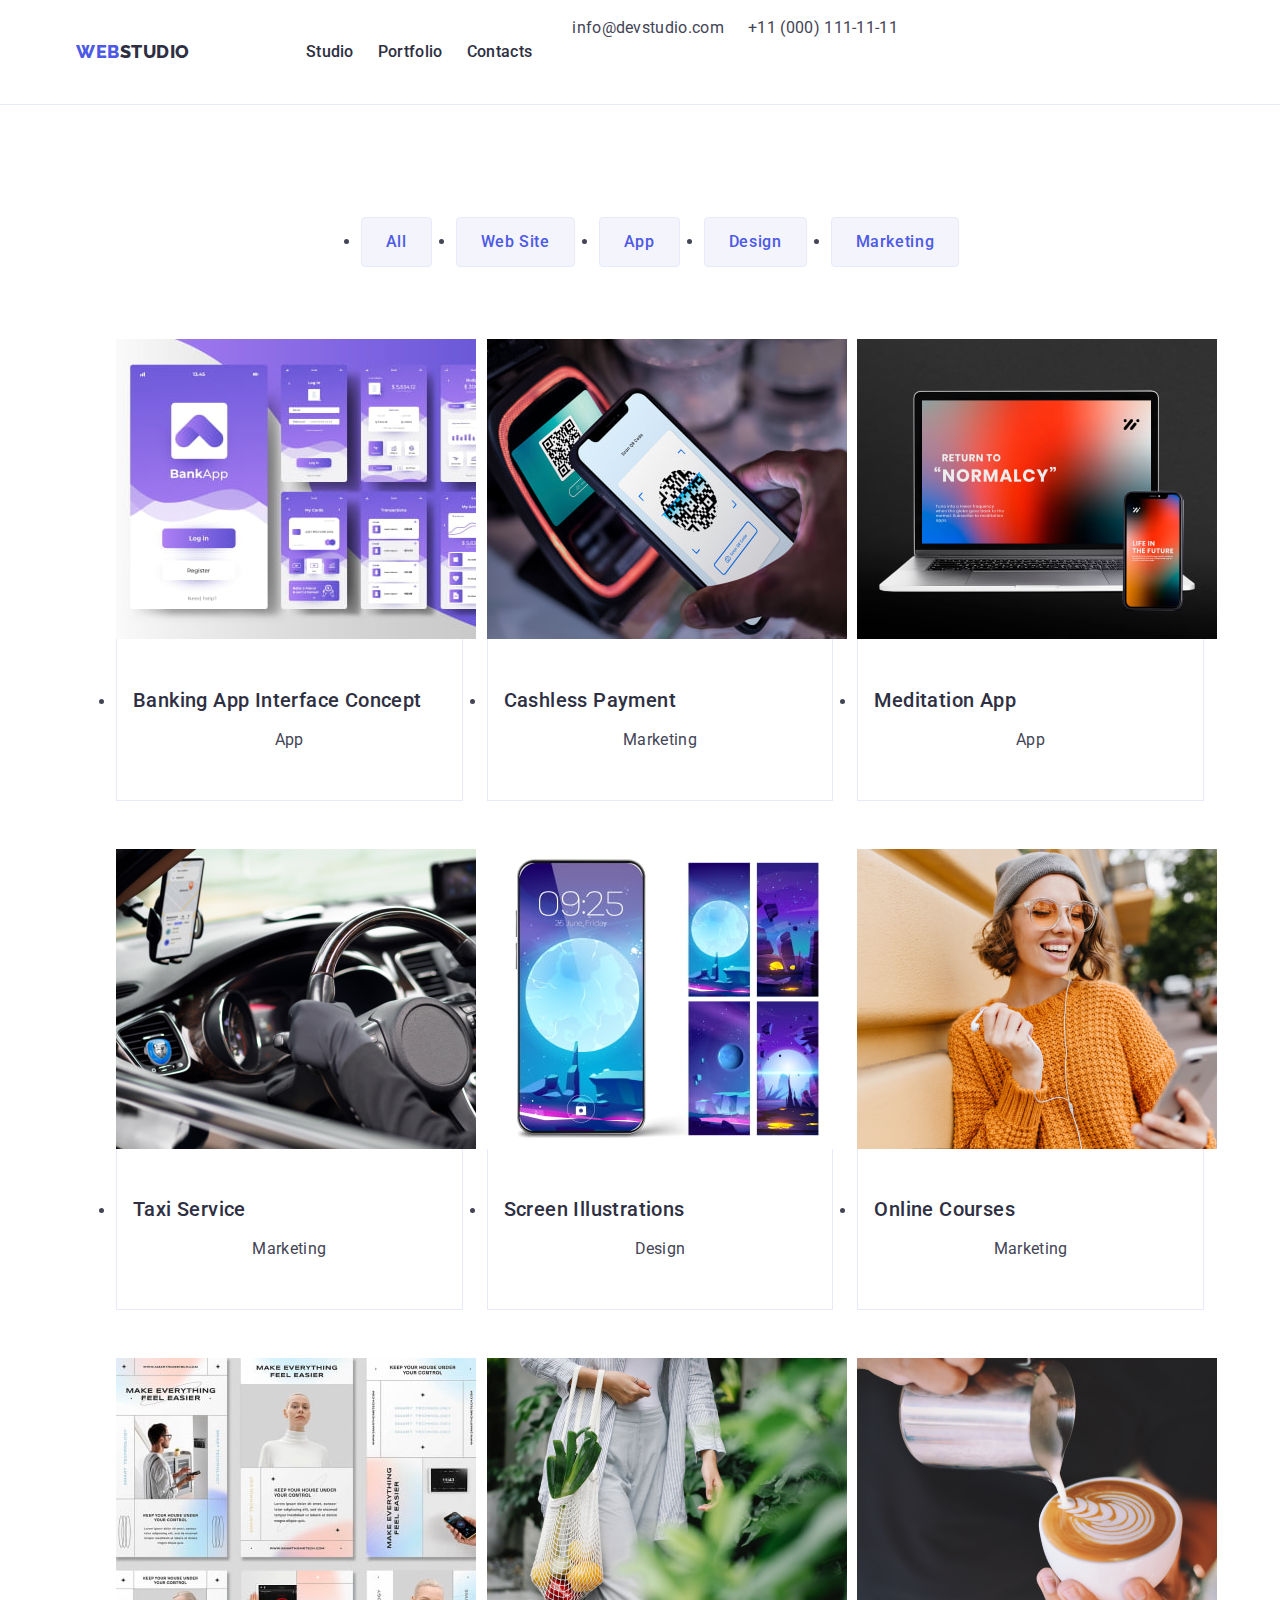
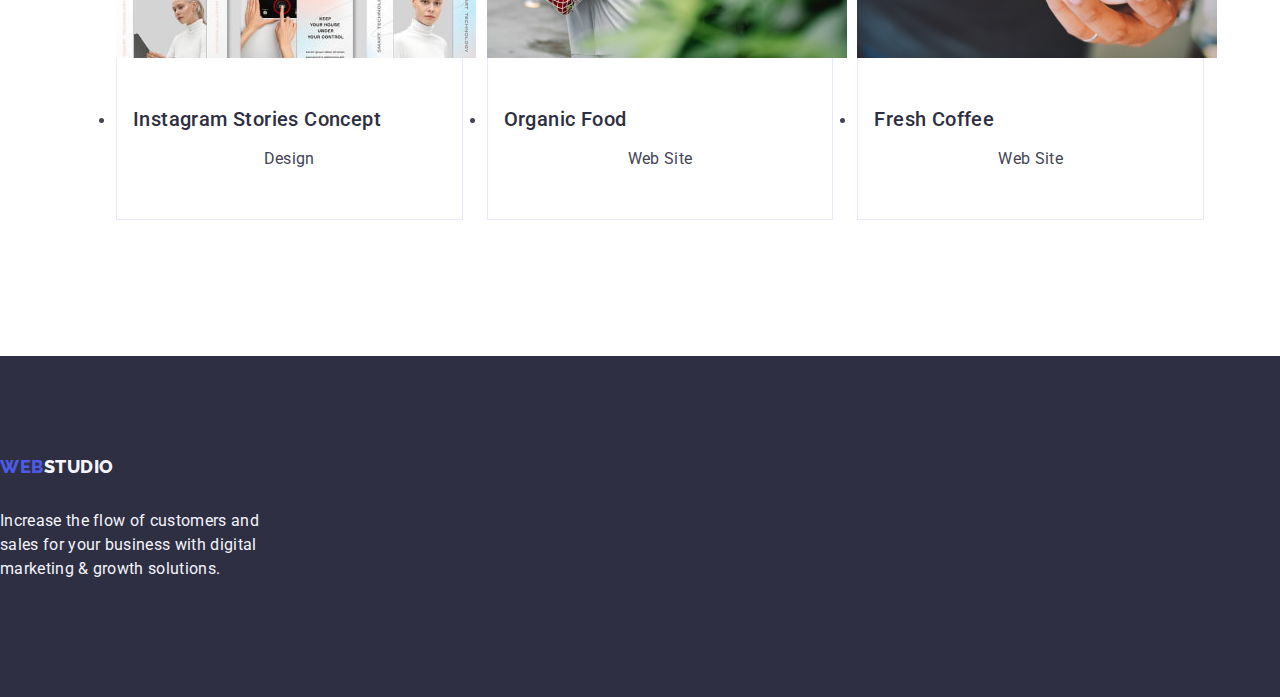
==== portfolio.html @ 50a172d3 "update" ====
<!DOCTYPE html>
<html lang="en">
    <!-- head -->
  <head>
    <meta charset="UTF-8">
    <meta http-equiv="X-UA-Compatible" content="IE=edge">
    <meta name="viewport" content="width=device-width, initial-scale=1.0"> 
    <title>Document</title>
    <link
    rel="stylesheet"
    href="https://cdn.jsdelivr.net/npm/modern-normalize@2.0.0/modern-normalize.min.css"
  />
  <link rel="preconnect" href="https://fonts.googleapis.com">
    <link rel="preconnect" href="https://fonts.gstatic.com" crossorigin>
    <link href="https://fonts.googleapis.com/css2?family=Raleway:wght@800&family=Roboto:wght@400;500;700;900&display=swap" rel="stylesheet">
    <link rel="stylesheet" href="./css/styles.css"    />
    <link
      rel="stylesheet"
      href="./css/styles.css"/> 
    
</head>
    <body class="body">
      <header class="header">
        <div class="div container">
          <nav class="nav">
              <a class="logo-port link" href="./index.html">Web<span class="header-logo-black">Studio</span></a>
              <ul class="list">
              <li class="header-item"> <a class="header-link link" href="./index.html">Studio</a></li>
              <li class="header-item"> <a class="header-link link" href="./portfolio.html">Portfolio</a></li>
              <li class="header-item"> <a class="header-link link" href="">Contacts</a></li>
          </ul>
          </nav>
          <address class="header-adr">
              <ul class="list">
                  <li><a class="links link" href="mailto:info@devstudio.com">info@devstudio.com</a><br/></li>
                  <li><a class="links link" href="tel:+110001111111">+11 (000) 111-11-11</a><br/></li>
              </ul>
          </address>
        </div>
      </header>
      <!-- Text -->
      <main>
        <section class="portfolio">
          <div class="container">
          <h1 class="visually-hidden" hidden>Our service</h1>
        <ul class="butlist">
            <li><button type="button" class="btn">All</button></li>
            <li><button type="button" class="btn">Web Site</button></li>
            <li><button type="button" class="btn">App</button></li>
            <li><button type="button" class="btn">Design</button></li>
            <li><button type="button" class="btn">Marketing</button></li>
        </ul>
        
       
            <ul class="list-photo">
             <li class="photo-port">
                <a class="link"><img class="img" src="./images-portfolio/projectcard1-1.jpg" alt="Project card 1-1" width="360"/>
                  <div class="divport">
                <h2 class="ptitle">Banking App Interface Concept</h2>
                <p class="parag">App</p></div></a>
             </li>
             <li class="photo-port">
                <a class="link"><img class="img"  src="./images-portfolio/projextcard1-2.jpg" alt="Project card 1-2" width="360"/>
               <div class="divport"><h2 class="ptitle">Cashless Payment</h2>
                <p class="parag">Marketing</p></div></a>
             </li>
             <li class="photo-port">
                <a class="link"><img class="img" src="./images-portfolio/projectcard1-3.jpg" alt="Project card 1-3" width="360"/>
                <div class="divport"><h2 class="ptitle">Meditation App</h2>
                <p class="parag">App</p></div></a>             
             </li>
       
             <li class="photo-port">
                <a class="link"><img class="img" src="./images-portfolio/projectcard2-1.jpg" alt="Project card 2-1" width="360"/>
                <div class="divport"><h2 class="ptitle">Taxi Service</h2>
                <p class="parag">Marketing</p></div></a>
             </li>
             <li class="photo-port">
                <a class="link"><img class="img" src="./images-portfolio/projectcard2-2.jpg" alt="Project card 2-2" width="360"/>
                <div class="divport"><h2 class="ptitle">Screen Illustrations</h2>
                <p class="parag">Design</p></div></a>
             </li>
             <li class="photo-port">
                <a class="link"><img class="img" src="./images-portfolio/projectcard2-3.jpg" alt="Project card 2-3" width="360"/>
                <div class="divport"><h2 class="ptitle">Online Courses</h2>
                <p class="parag">Marketing</p></div></a>
             </li>
            
        
            <li class="photo-port">
                <a class="link"><img class="img" src="./images-portfolio/projectcard3-1.jpg" alt="Project card 3-1" width="360"/>
                <div class="divport"><h2 class="ptitle">Instagram Stories Concept</h2>
                <p class="parag">Design</p></div></a>
            </li>
             <li class="photo-port">
                <a class="link"><img class="img" src="./images-portfolio/projectcard3-2.jpg" alt="Project card 3-2" width="360"/>
                <div class="divport"><h2 class="ptitle">Organic Food</h2>
                <p class="parag">Web Site</p></div></a>
             </li>
             <li class="photo-port">
                <a class="link"><img class="img" src="./images-portfolio/projectcard3-3.jpg" alt="Project card 3-3" width="360"/>
                <div class="divport"><h2 class="ptitle">Fresh Coffee</h2>
                <p class="parag">Web Site</p></div></a> 
             </li> 
         </ul>   
          </div>
        </section>
      </main>
      <footer class="footer">
        <a class="footer-link link" href="./index.html" >Web<span class="logo-white">Studio</span></a>
        <p class="footer-p" >Increase the flow of customers and sales for your business with digital marketing & growth solutions.</p>
    </footer >
          </body>
    </html>
---- css/styles.css ----
:root {--primary-white-color: #ffffff;
    --primary-accent-color: #2e2f42;
    --primary-gray-color: #434455;
    --primary-blue-color: #4D5AE5;} 
.logo {margin-right: 76px;
    font-family: 'Raleway', sans-serif;
    font-style: normal;
    font-weight: 800;
    font-size: 18px;
    line-height: 1.17;
    
   
    letter-spacing: 0.03em;
    text-transform: uppercase;
    flex: none;
    text-decoration: 0;
 color: #4D5AE5;
 }
 .header-logo-black {color: #2E2F42;}
 .header-item {list-style: none;
    font-weight: 500;
    padding-top: 24px;
    padding-bottom: 24px;
}
.header-link {
    font-weight: 500;
    font-family: 'Roboto', sans-serif;
    font-style: normal;
    text-decoration: none;
    font-weight: 500;
    font-size: 16px;
    line-height: 24px;
    letter-spacing: 0.02em;
    color: var(--primary-accent-color);
    flex: none;}
.header-links {list-style: none;}
.link {text-decoration: none;
    
}
.name {font-weight: 500;
    margin-bottom: 8px;
    font-size: 20px;
    line-height: 1.2;
    letter-spacing: 0.02em;
color:var(--primary-accent-color);
text-align: center;
}
.section-hero {background: #2E2F42;
    padding-top: 188px;
    padding-bottom: 188px;}
.hero-title {font-family: 'Roboto';
    font-style: normal;
    font-weight: 700;
    font-size: 56px;
    text-align: center;
    line-height: 1.07;
    max-width: 496px;
    letter-spacing: 0.02em;
    
    color: #FFFFFF;}
    .visually-hidden {
        position: absolute;
        width: 1px;
        height: 1px;
        margin: -1px;
        border: 0;
        padding: 0;
        white-space: nowrap;
        clip-path: inset(100%);
        clip: rect(0 0 0 0);
        overflow: hidden;
    } 
.hero-btn {background: #4D5AE5;
    display: block;
    cursor: pointer;
    min-width: 169px;
    height: 56px;
    border: none;
    border-radius: 4px;
    cursor: pointer;
    font-family: "Roboto", sans-serif;
    font-weight: 500;
    line-height: 1.5;
    letter-spacing: 0.04em;
    color: #ffffff;
   }
    .service {font-family: 'Roboto';
        font-style: normal;
        font-weight: 500;
        font-size: 16px;
        line-height: 24px;
        
        
       
        letter-spacing: 0.04em;
        
        color: #FFFFFF;
        }
        .img {display: block;}
                .parag {font-family: 'Roboto';
                    font-style: normal;
                    font-weight: 400;
                    font-size: 16px;
                    line-height: 24px;
                    
                    letter-spacing: 0.02em;
                   text-align: center;
                    color: #434455;}
                   .adv {list-style: none;}
                   .ourimg {list-style: none;
                    flex-basis: calc((100% - 2 * 24px) / 3) ;
                    
                }
                   .footer {background-color: #2E2F42;
                    padding-top: 100px; 
                    padding-bottom: 100px;}
                   .footer-link {font-family: 'Raleway', sans-serif;
                    font-style: normal;
                    font-weight: 800;
                    font-size: 18px;
                    line-height: 1.17;
                    display: inline-block;
                    letter-spacing: 0.03em;
                    text-transform: uppercase;
                    flex: none;
                    text-decoration: 0;
                 color: #4D5AE5;
                 margin-bottom: 16px;}
                 .logo-white {color: #F4F4FD}
                 .footer-p {font-family: 'Roboto';
                    font-style: normal;
                    font-weight: 400;
                    font-size: 16px;
                    line-height: 24px;
                    max-width: 264px;
                    letter-spacing: 0.02em;
                 
                    color: #F4F4FD;}
                    .btnlist {list-style: none;}
                    .btn {background: #F4F4FD;
                        border: 1px solid #E7E9FC;
                        color:var(--primary-blue-color);
                        font-family: "Roboto", sans-serif; 
                        font-weight: 500;
                        line-height: 1.5;
                        letter-spacing: 0.04em;
                        cursor: pointer;
                        padding: 12px 24px 12px;
                        border-radius: 4px;
                        }
                        
                        .list {list-style: none;
                            display: flex;
                            gap: 24px;}
                        .link {text-decoration: none}
                        .hclass {color:var(--primary-accent-color) ;
                            font-size: 36px;
                            line-height: 1.11;
                            text-align: center;
                            letter-spacing: 0.02em;
                            text-transform: capitalize;
                            margin-bottom: 72px;

                        }
                        .links {font-size: 16px;
                            font-size: 16px;
                            letter-spacing: 0.02em;
                            line-height: 1.5;
                            color:var(--primary-gray-color);}
.header-adr {font-style: normal;}
                        .section-ourteam {background-color: #F4F4FD;
                            padding-top: 120px;
                            padding-bottom: 120px;}
                        .photo { background-color: #FFFFFF;
                            flex-basis: calc((100% - 72px) / 4);
                            border-radius: 0px 0px 4px 4px;
                        }
                        .body {font-family: "Roboto", sans-serif;
                            color: #434455;
                            background-color:var(--primary-white-color);}
                            .list .header-link:hover,
                            .list .header-link:focus {color: #404bbf}
                            .list .links:hover,
                            .list .links:focus {color: #404bbf}
                            .hero-btn:hover,
                            .hero-btn:focus {background-color: #404BBF}
                            .logo-port {font-family: 'Raleway', sans-serif;
                                font-style: normal;
                                font-weight: 800;
                                font-size: 18px;
                                line-height: 1.17;
                                color:var(--primary-blue-color);
                                margin-right: 76px;
                                letter-spacing: 0.03em;
                                text-transform: uppercase;
                                flex: none;
                                text-decoration: 0;}
                                .btn:hover, .btn:focus {background-color: #404BBF;
                                color:var(--primary-white-color); 
                                border: 1px solid transparent;}
                                .ptitle {font-weight: 500;
                                    margin-bottom: 8px;
                                    font-size: 20px;
                                    line-height: 1.2;
                                    letter-spacing: 0.02em;
                                color:var(--primary-accent-color)}
.header {border-bottom: 1px solid #e7e9fc;}
.div {display: flex;}
.container {width: 1158px;
margin: 0 auto;
padding-left: 15px ;
padding-right: 15px;}
.nav {display: flex;
align-items: center;}
.section-advantages {padding-top: 120px;
    padding-bottom: 120px;}
    .adv-li {flex-basis: calc((100% - 3 * 24px) / 4);
    }
    .section-wawd {padding-bottom: 120px; }
    .work {padding: 32px 16px 32px 16px}
    .portfolio {padding: 96px 0 120px 0;}
    .butlist {display: flex;
        justify-content: center;
        gap: 24px;
        margin-bottom: 72px;}
        .list-photo {display: flex;
            flex-wrap: wrap;
             column-gap: 24px;
             row-gap: 48px;
            }
            .photo-port {width: calc((100% - 48px) / 3); 
            }
            .divport {padding: 32px 16px;
                border: 1px solid #e7e9fc;
                border-top: none;
            }
---- css/styles.css ----
:root {--primary-white-color: #ffffff;
    --primary-accent-color: #2e2f42;
    --primary-gray-color: #434455;
    --primary-blue-color: #4D5AE5;} 
.logo {margin-right: 76px;
    font-family: 'Raleway', sans-serif;
    font-style: normal;
    font-weight: 800;
    font-size: 18px;
    line-height: 1.17;
    
   
    letter-spacing: 0.03em;
    text-transform: uppercase;
    flex: none;
    text-decoration: 0;
 color: #4D5AE5;
 }
 .header-logo-black {color: #2E2F42;}
 .header-item {list-style: none;
    font-weight: 500;
    padding-top: 24px;
    padding-bottom: 24px;
}
.header-link {
    font-weight: 500;
    font-family: 'Roboto', sans-serif;
    font-style: normal;
    text-decoration: none;
    font-weight: 500;
    font-size: 16px;
    line-height: 24px;
    letter-spacing: 0.02em;
    color: var(--primary-accent-color);
    flex: none;}
.header-links {list-style: none;}
.link {text-decoration: none;
    
}
.name {font-weight: 500;
    margin-bottom: 8px;
    font-size: 20px;
    line-height: 1.2;
    letter-spacing: 0.02em;
color:var(--primary-accent-color);
text-align: center;
}
.section-hero {background: #2E2F42;
    padding-top: 188px;
    padding-bottom: 188px;}
.hero-title {font-family: 'Roboto';
    font-style: normal;
    font-weight: 700;
    font-size: 56px;
    text-align: center;
    line-height: 1.07;
    max-width: 496px;
    letter-spacing: 0.02em;
    
    color: #FFFFFF;}
    .visually-hidden {
        position: absolute;
        width: 1px;
        height: 1px;
        margin: -1px;
        border: 0;
        padding: 0;
        white-space: nowrap;
        clip-path: inset(100%);
        clip: rect(0 0 0 0);
        overflow: hidden;
    } 
.hero-btn {background: #4D5AE5;
    display: block;
    cursor: pointer;
    min-width: 169px;
    height: 56px;
    border: none;
    border-radius: 4px;
    cursor: pointer;
    font-family: "Roboto", sans-serif;
    font-weight: 500;
    line-height: 1.5;
    letter-spacing: 0.04em;
    color: #ffffff;
   }
    .service {font-family: 'Roboto';
        font-style: normal;
        font-weight: 500;
        font-size: 16px;
        line-height: 24px;
        
        
       
        letter-spacing: 0.04em;
        
        color: #FFFFFF;
        }
        .img {display: block;}
                .parag {font-family: 'Roboto';
                    font-style: normal;
                    font-weight: 400;
                    font-size: 16px;
                    line-height: 24px;
                    
                    letter-spacing: 0.02em;
                   text-align: center;
                    color: #434455;}
                   .adv {list-style: none;}
                   .ourimg {list-style: none;
                    flex-basis: calc((100% - 2 * 24px) / 3) ;
                    
                }
                   .footer {background-color: #2E2F42;
                    padding-top: 100px; 
                    padding-bottom: 100px;}
                   .footer-link {font-family: 'Raleway', sans-serif;
                    font-style: normal;
                    font-weight: 800;
                    font-size: 18px;
                    line-height: 1.17;
                    display: inline-block;
                    letter-spacing: 0.03em;
                    text-transform: uppercase;
                    flex: none;
                    text-decoration: 0;
                 color: #4D5AE5;
                 margin-bottom: 16px;}
                 .logo-white {color: #F4F4FD}
                 .footer-p {font-family: 'Roboto';
                    font-style: normal;
                    font-weight: 400;
                    font-size: 16px;
                    line-height: 24px;
                    max-width: 264px;
                    letter-spacing: 0.02em;
                 
                    color: #F4F4FD;}
                    .btnlist {list-style: none;}
                    .btn {background: #F4F4FD;
                        border: 1px solid #E7E9FC;
                        color:var(--primary-blue-color);
                        font-family: "Roboto", sans-serif; 
                        font-weight: 500;
                        line-height: 1.5;
                        letter-spacing: 0.04em;
                        cursor: pointer;
                        padding: 12px 24px 12px;
                        border-radius: 4px;
                        }
                        
                        .list {list-style: none;
                            display: flex;
                            gap: 24px;}
                        .link {text-decoration: none}
                        .hclass {color:var(--primary-accent-color) ;
                            font-size: 36px;
                            line-height: 1.11;
                            text-align: center;
                            letter-spacing: 0.02em;
                            text-transform: capitalize;
                            margin-bottom: 72px;

                        }
                        .links {font-size: 16px;
                            font-size: 16px;
                            letter-spacing: 0.02em;
                            line-height: 1.5;
                            color:var(--primary-gray-color);}
.header-adr {font-style: normal;}
                        .section-ourteam {background-color: #F4F4FD;
                            padding-top: 120px;
                            padding-bottom: 120px;}
                        .photo { background-color: #FFFFFF;
                            flex-basis: calc((100% - 72px) / 4);
                            border-radius: 0px 0px 4px 4px;
                        }
                        .body {font-family: "Roboto", sans-serif;
                            color: #434455;
                            background-color:var(--primary-white-color);}
                            .list .header-link:hover,
                            .list .header-link:focus {color: #404bbf}
                            .list .links:hover,
                            .list .links:focus {color: #404bbf}
                            .hero-btn:hover,
                            .hero-btn:focus {background-color: #404BBF}
                            .logo-port {font-family: 'Raleway', sans-serif;
                                font-style: normal;
                                font-weight: 800;
                                font-size: 18px;
                                line-height: 1.17;
                                color:var(--primary-blue-color);
                                margin-right: 76px;
                                letter-spacing: 0.03em;
                                text-transform: uppercase;
                                flex: none;
                                text-decoration: 0;}
                                .btn:hover, .btn:focus {background-color: #404BBF;
                                color:var(--primary-white-color); 
                                border: 1px solid transparent;}
                                .ptitle {font-weight: 500;
                                    margin-bottom: 8px;
                                    font-size: 20px;
                                    line-height: 1.2;
                                    letter-spacing: 0.02em;
                                color:var(--primary-accent-color)}
.header {border-bottom: 1px solid #e7e9fc;}
.div {display: flex;}
.container {width: 1158px;
margin: 0 auto;
padding-left: 15px ;
padding-right: 15px;}
.nav {display: flex;
align-items: center;}
.section-advantages {padding-top: 120px;
    padding-bottom: 120px;}
    .adv-li {flex-basis: calc((100% - 3 * 24px) / 4);
    }
    .section-wawd {padding-bottom: 120px; }
    .work {padding: 32px 16px 32px 16px}
    .portfolio {padding: 96px 0 120px 0;}
    .butlist {display: flex;
        justify-content: center;
        gap: 24px;
        margin-bottom: 72px;}
        .list-photo {display: flex;
            flex-wrap: wrap;
             column-gap: 24px;
             row-gap: 48px;
            }
            .photo-port {width: calc((100% - 48px) / 3); 
            }
            .divport {padding: 32px 16px;
                border: 1px solid #e7e9fc;
                border-top: none;
            }
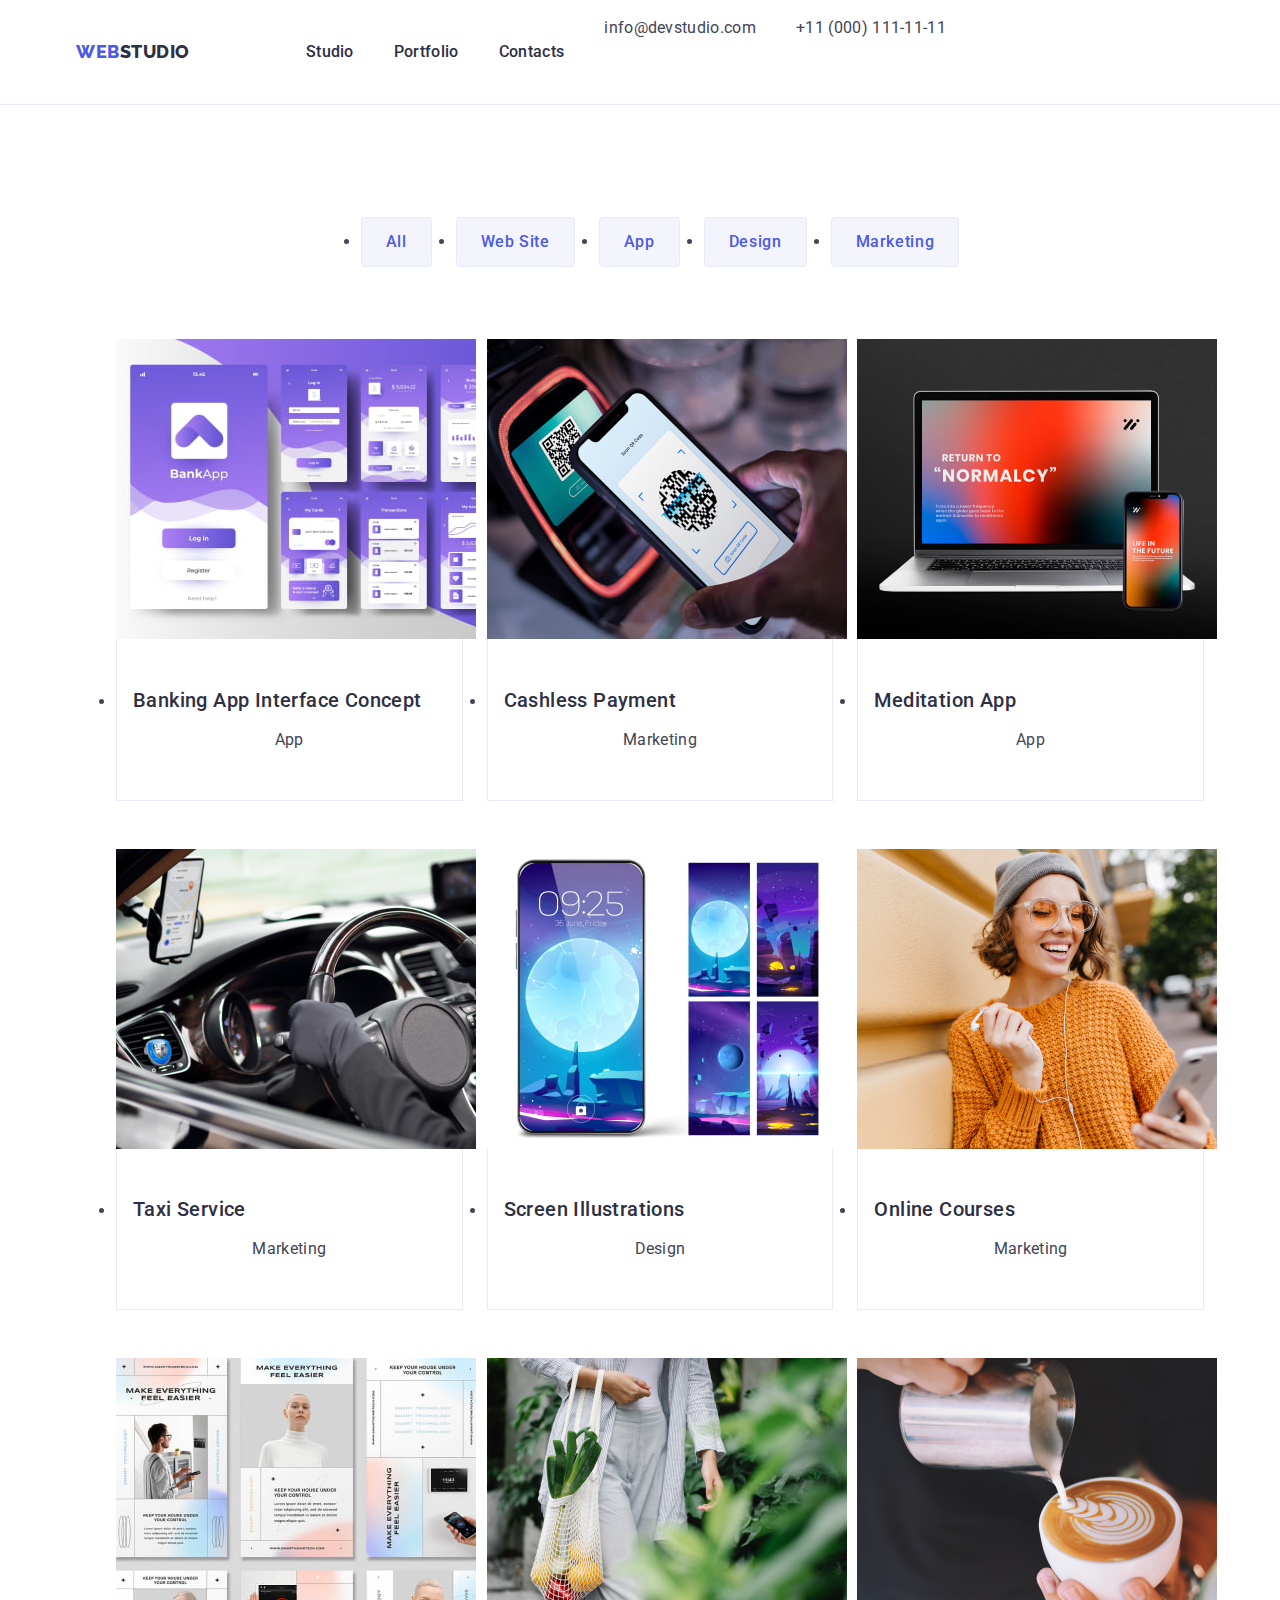
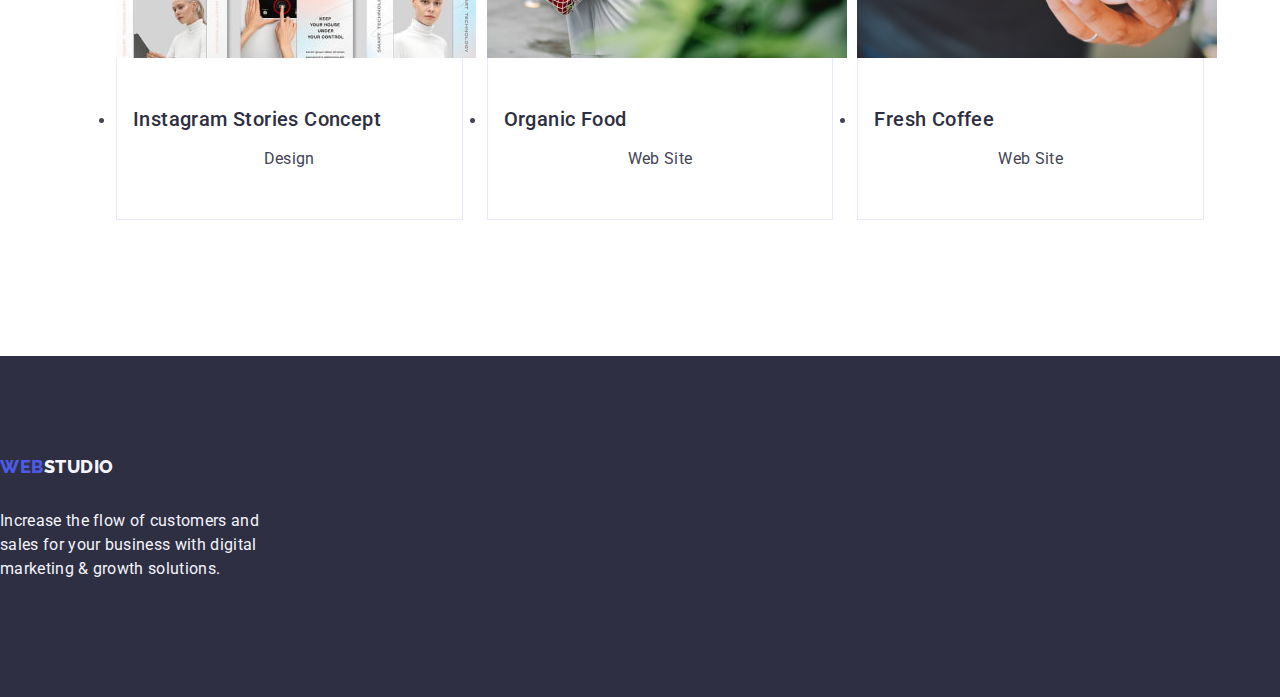
==== commit 943a47fb: "update" ====
--- a/portfolio.html
+++ b/portfolio.html
@@ -24,14 +24,14 @@
         <div class="div container">
           <nav class="nav">
               <a class="logo-port link" href="./index.html">Web<span class="header-logo-black">Studio</span></a>
-              <ul class="list">
+              <ul class="list-nav">
               <li class="header-item"> <a class="header-link link" href="./index.html">Studio</a></li>
               <li class="header-item"> <a class="header-link link" href="./portfolio.html">Portfolio</a></li>
               <li class="header-item"> <a class="header-link link" href="">Contacts</a></li>
           </ul>
           </nav>
           <address class="header-adr">
-              <ul class="list">
+              <ul class="list-nav">
                   <li><a class="links link" href="mailto:info@devstudio.com">info@devstudio.com</a><br/></li>
                   <li><a class="links link" href="tel:+110001111111">+11 (000) 111-11-11</a><br/></li>
               </ul>
--- a/css/styles.css
+++ b/css/styles.css
@@ -23,6 +23,7 @@
     padding-bottom: 24px;
 }
 .header-link {
+    padding: 24px 0;    
     font-weight: 500;
     font-family: 'Roboto', sans-serif;
     font-style: normal;
@@ -96,6 +97,9 @@
         
         color: #FFFFFF;
         }
+        .list-nav {list-style: none;
+            display: flex;
+            gap: 40px}
         .img {display: block;}
                 .parag {font-family: 'Roboto';
                     font-style: normal;
@@ -214,7 +218,7 @@
 align-items: center;}
 .section-advantages {padding-top: 120px;
     padding-bottom: 120px;}
-    .adv-li {flex-basis: calc((100% - 3 * 24px) / 4);
+    .adv-li { flex-basis: calc((100% - 72px) / 4) ;
     }
     .section-wawd {padding-bottom: 120px; }
     .work {padding: 32px 16px 32px 16px}
--- a/css/styles.css
+++ b/css/styles.css
@@ -23,6 +23,7 @@
     padding-bottom: 24px;
 }
 .header-link {
+    padding: 24px 0;    
     font-weight: 500;
     font-family: 'Roboto', sans-serif;
     font-style: normal;
@@ -96,6 +97,9 @@
         
         color: #FFFFFF;
         }
+        .list-nav {list-style: none;
+            display: flex;
+            gap: 40px}
         .img {display: block;}
                 .parag {font-family: 'Roboto';
                     font-style: normal;
@@ -214,7 +218,7 @@
 align-items: center;}
 .section-advantages {padding-top: 120px;
     padding-bottom: 120px;}
-    .adv-li {flex-basis: calc((100% - 3 * 24px) / 4);
+    .adv-li { flex-basis: calc((100% - 72px) / 4) ;
     }
     .section-wawd {padding-bottom: 120px; }
     .work {padding: 32px 16px 32px 16px}
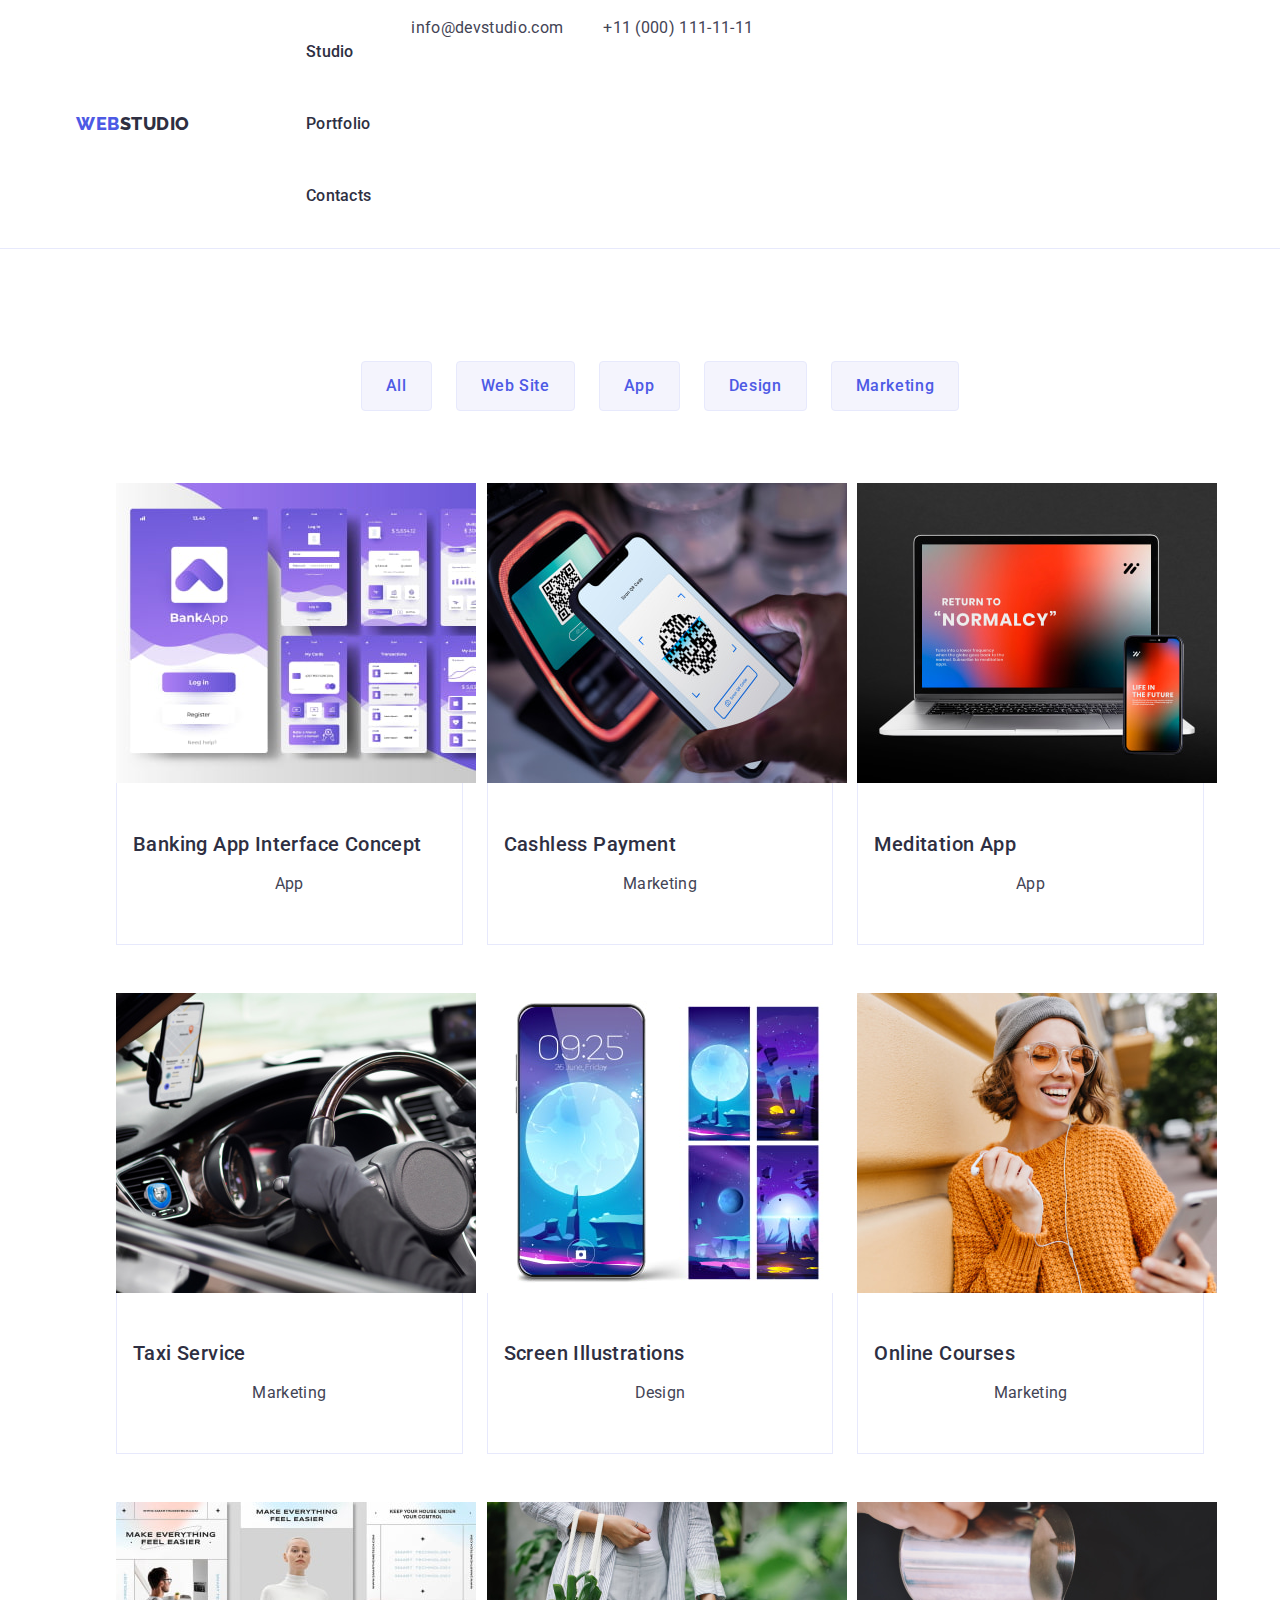
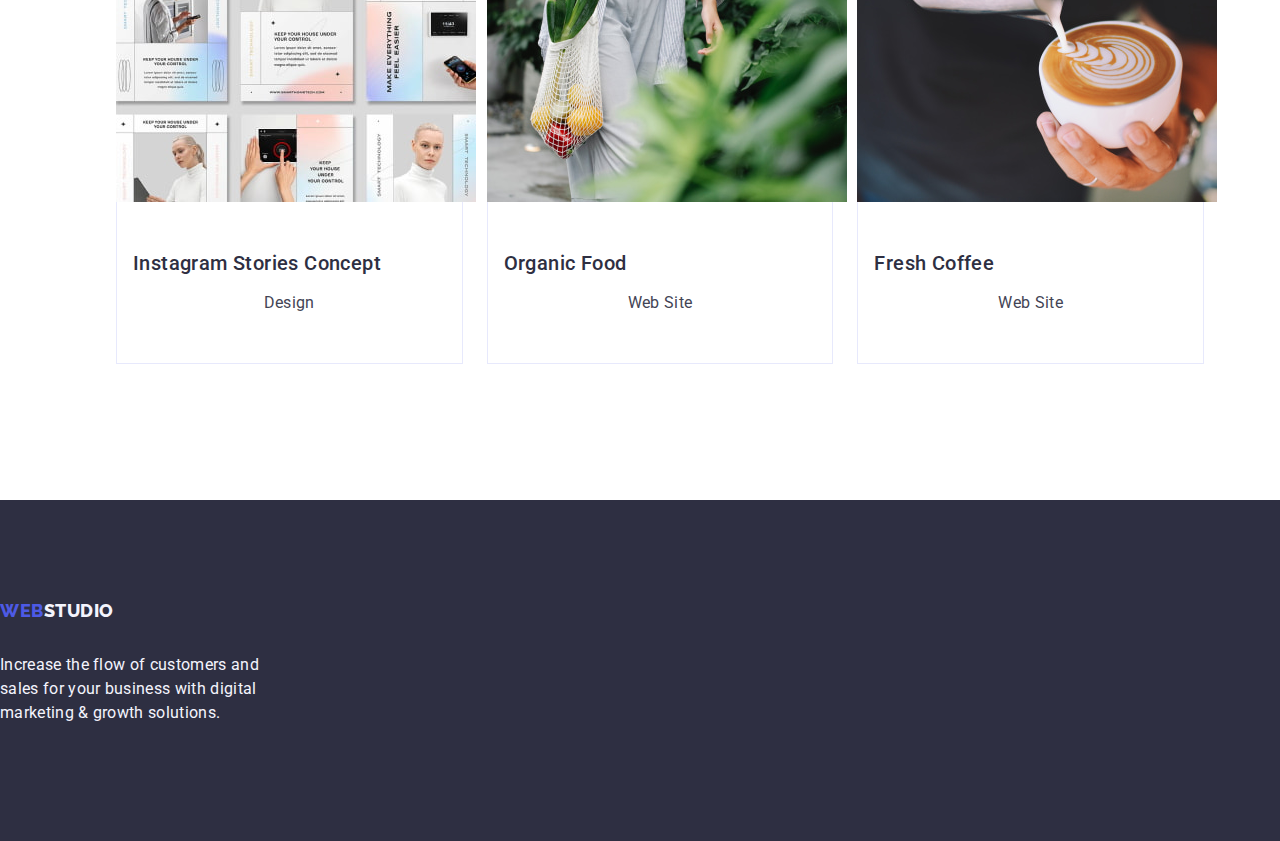
==== commit ecd9e0d2: "update" ====
--- a/portfolio.html
+++ b/portfolio.html
@@ -24,7 +24,7 @@
         <div class="div container">
           <nav class="nav">
               <a class="logo-port link" href="./index.html">Web<span class="header-logo-black">Studio</span></a>
-              <ul class="list-nav">
+              <ul class="list-navч">
               <li class="header-item"> <a class="header-link link" href="./index.html">Studio</a></li>
               <li class="header-item"> <a class="header-link link" href="./portfolio.html">Portfolio</a></li>
               <li class="header-item"> <a class="header-link link" href="">Contacts</a></li>
--- a/css/styles.css
+++ b/css/styles.css
@@ -224,15 +224,17 @@
     .work {padding: 32px 16px 32px 16px}
     .portfolio {padding: 96px 0 120px 0;}
     .butlist {display: flex;
+        list-style: none;
         justify-content: center;
         gap: 24px;
         margin-bottom: 72px;}
         .list-photo {display: flex;
+            list-style: none;
             flex-wrap: wrap;
              column-gap: 24px;
              row-gap: 48px;
             }
-            .photo-port {width: calc((100% - 48px) / 3); 
+            .photo-port { width: calc((100% - 48px) / 3); 
             }
             .divport {padding: 32px 16px;
                 border: 1px solid #e7e9fc;
--- a/css/styles.css
+++ b/css/styles.css
@@ -224,15 +224,17 @@
     .work {padding: 32px 16px 32px 16px}
     .portfolio {padding: 96px 0 120px 0;}
     .butlist {display: flex;
+        list-style: none;
         justify-content: center;
         gap: 24px;
         margin-bottom: 72px;}
         .list-photo {display: flex;
+            list-style: none;
             flex-wrap: wrap;
              column-gap: 24px;
              row-gap: 48px;
             }
-            .photo-port {width: calc((100% - 48px) / 3); 
+            .photo-port { width: calc((100% - 48px) / 3); 
             }
             .divport {padding: 32px 16px;
                 border: 1px solid #e7e9fc;
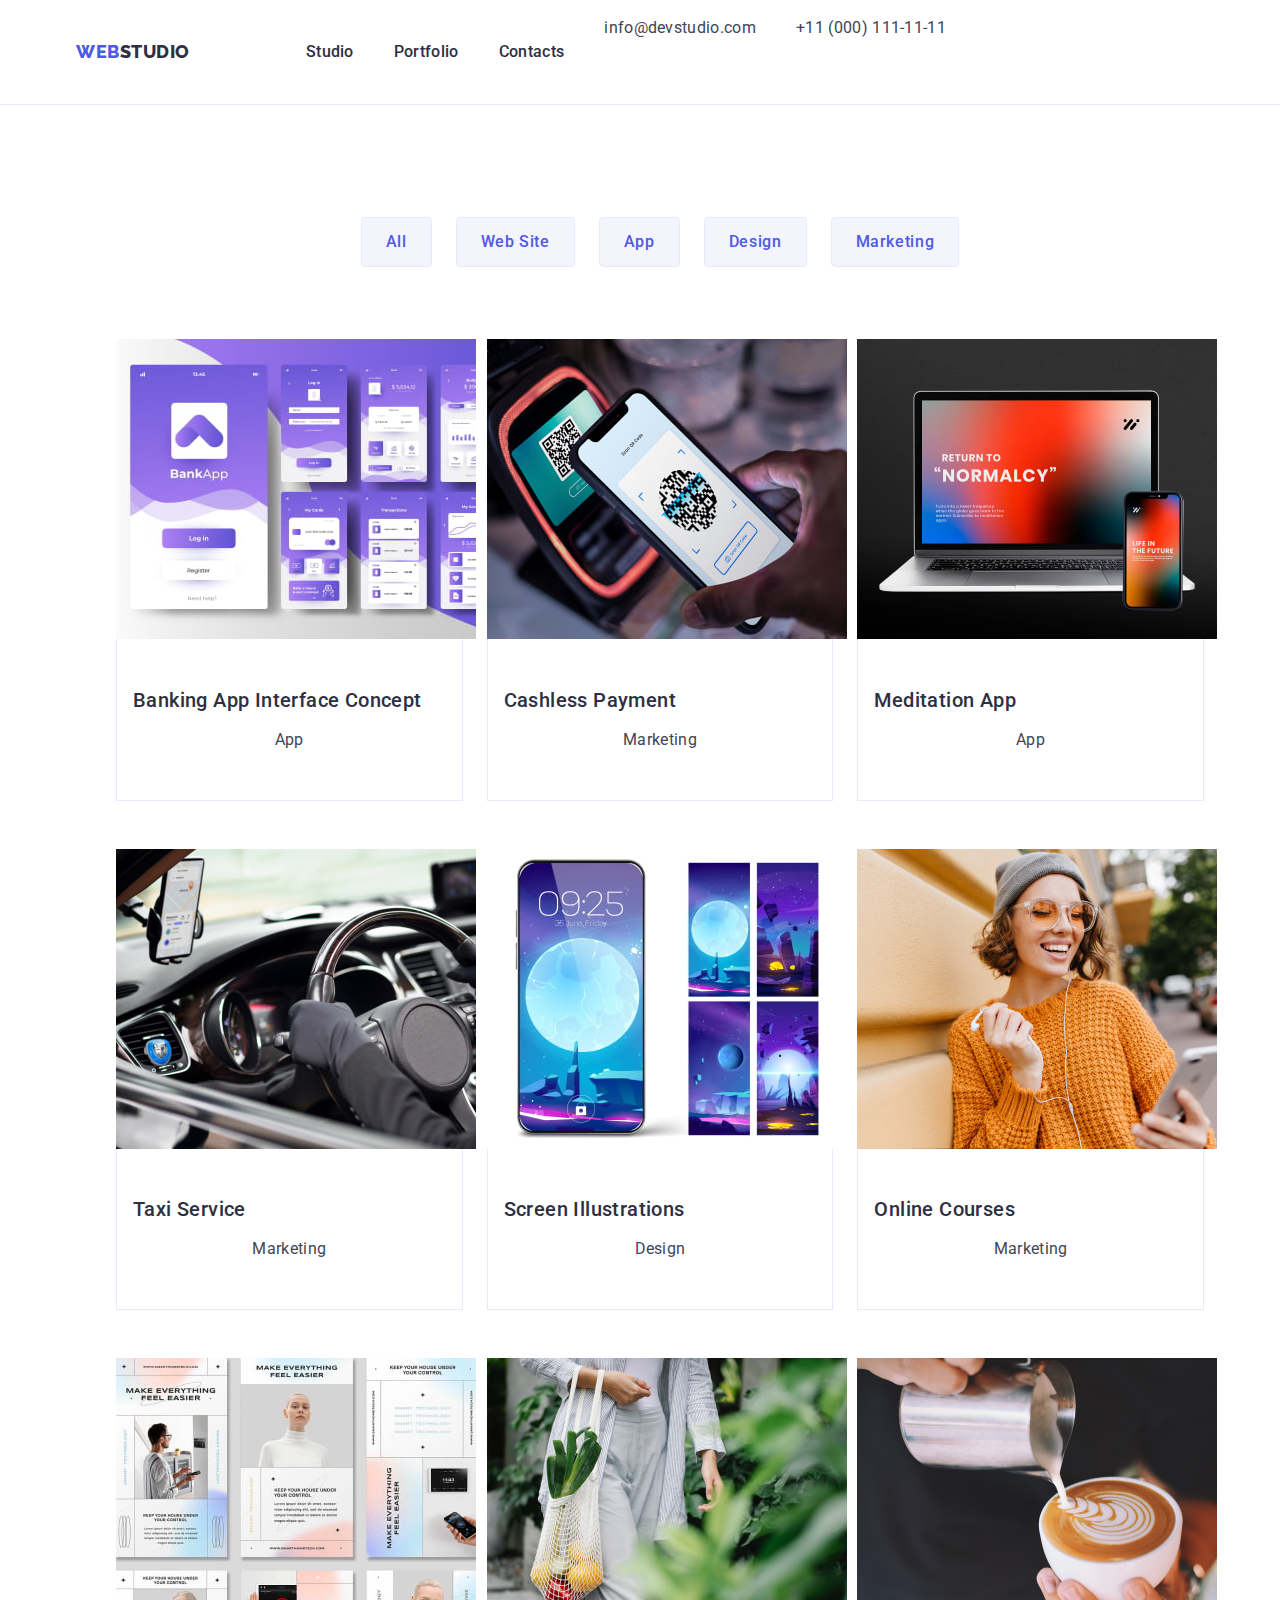
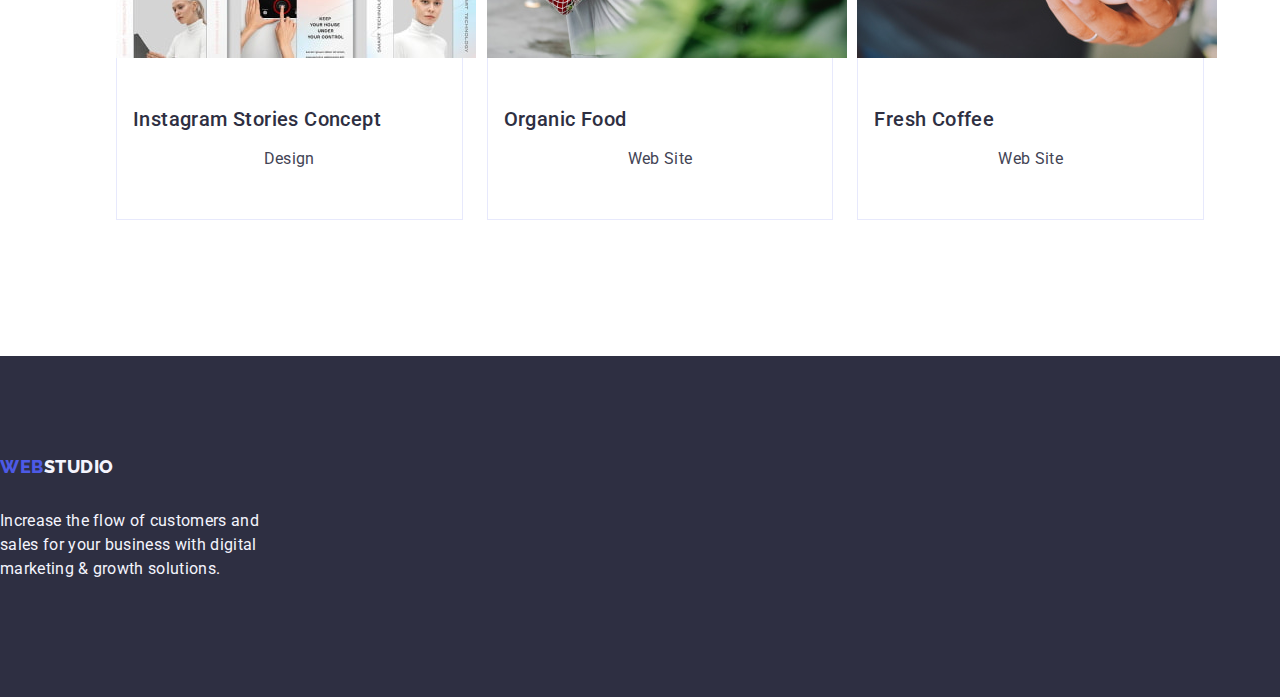
==== commit 49dd36c5: "Update portfolio.html" ====
--- a/portfolio.html
+++ b/portfolio.html
@@ -24,7 +24,7 @@
         <div class="div container">
           <nav class="nav">
               <a class="logo-port link" href="./index.html">Web<span class="header-logo-black">Studio</span></a>
-              <ul class="list-navч">
+              <ul class="list-nav">
               <li class="header-item"> <a class="header-link link" href="./index.html">Studio</a></li>
               <li class="header-item"> <a class="header-link link" href="./portfolio.html">Portfolio</a></li>
               <li class="header-item"> <a class="header-link link" href="">Contacts</a></li>
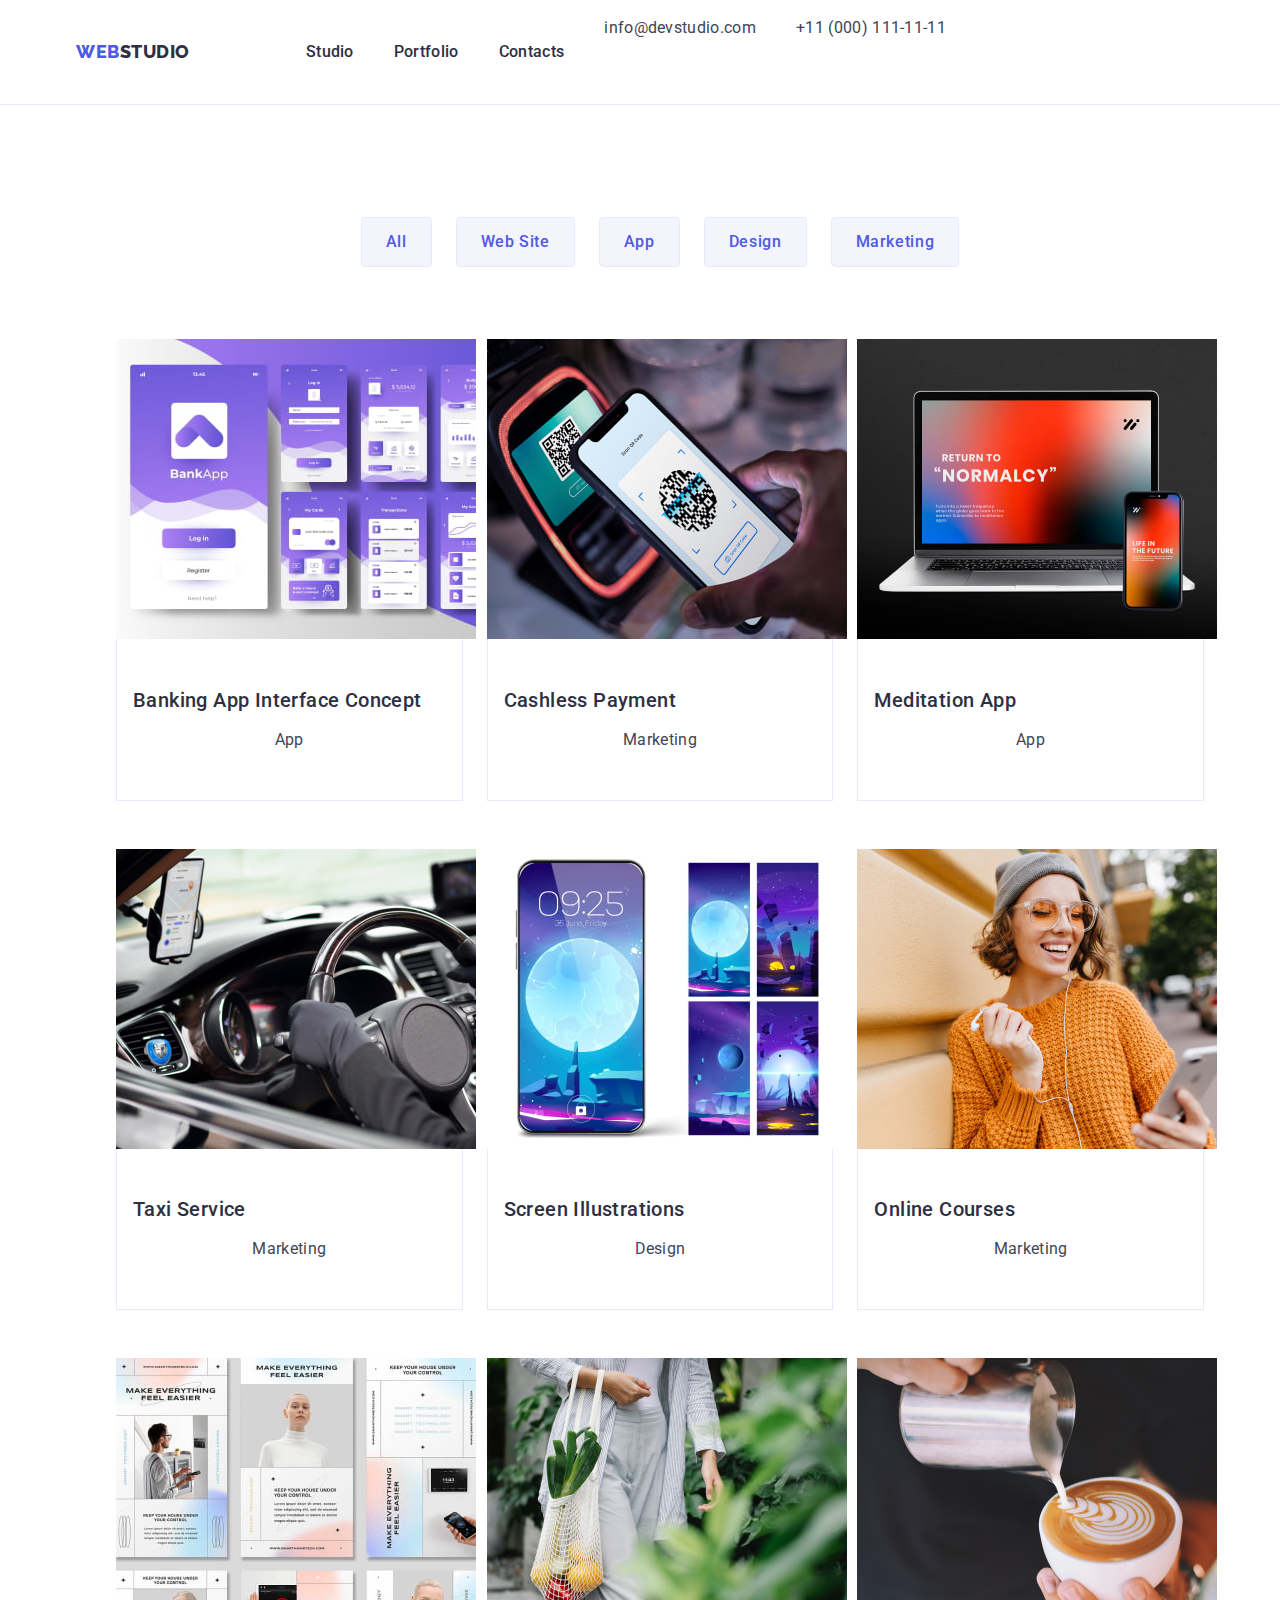
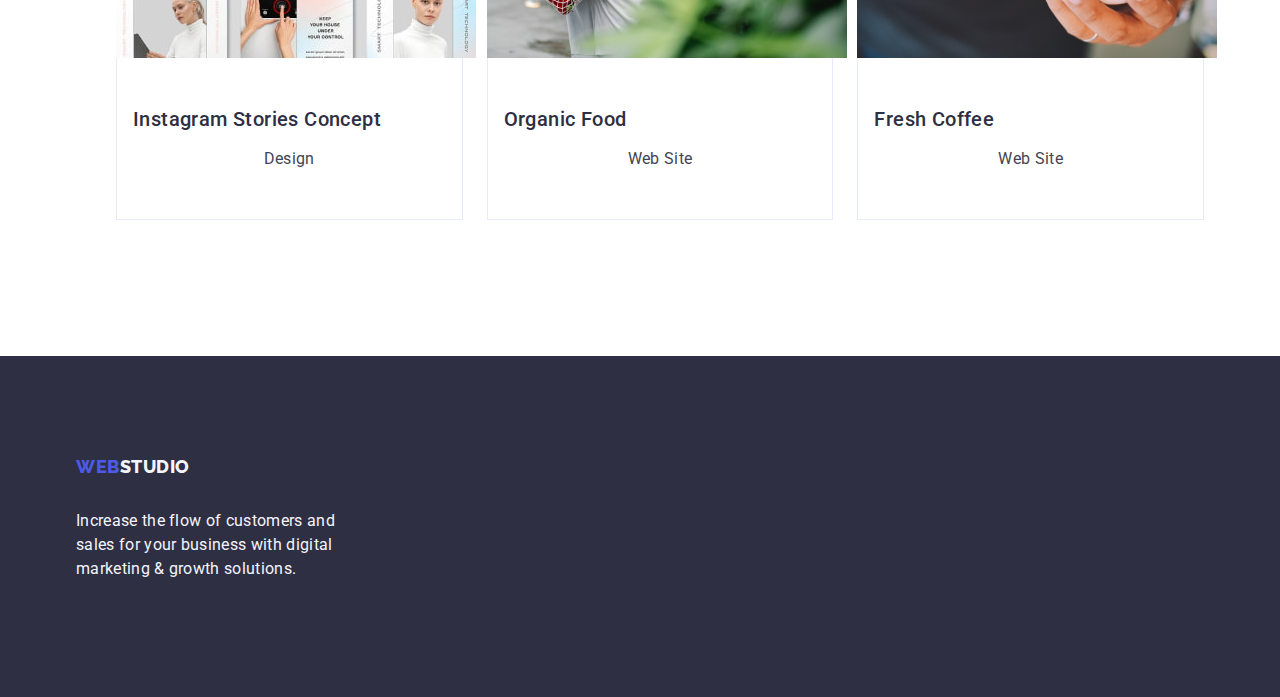
==== commit 4b32811a: "Update portfolio.html" ====
--- a/portfolio.html
+++ b/portfolio.html
@@ -107,8 +107,10 @@
         </section>
       </main>
       <footer class="footer">
+        <div class="container">
         <a class="footer-link link" href="./index.html" >Web<span class="logo-white">Studio</span></a>
         <p class="footer-p" >Increase the flow of customers and sales for your business with digital marketing & growth solutions.</p>
-    </footer >
+        </div>
+      </footer >
           </body>
     </html>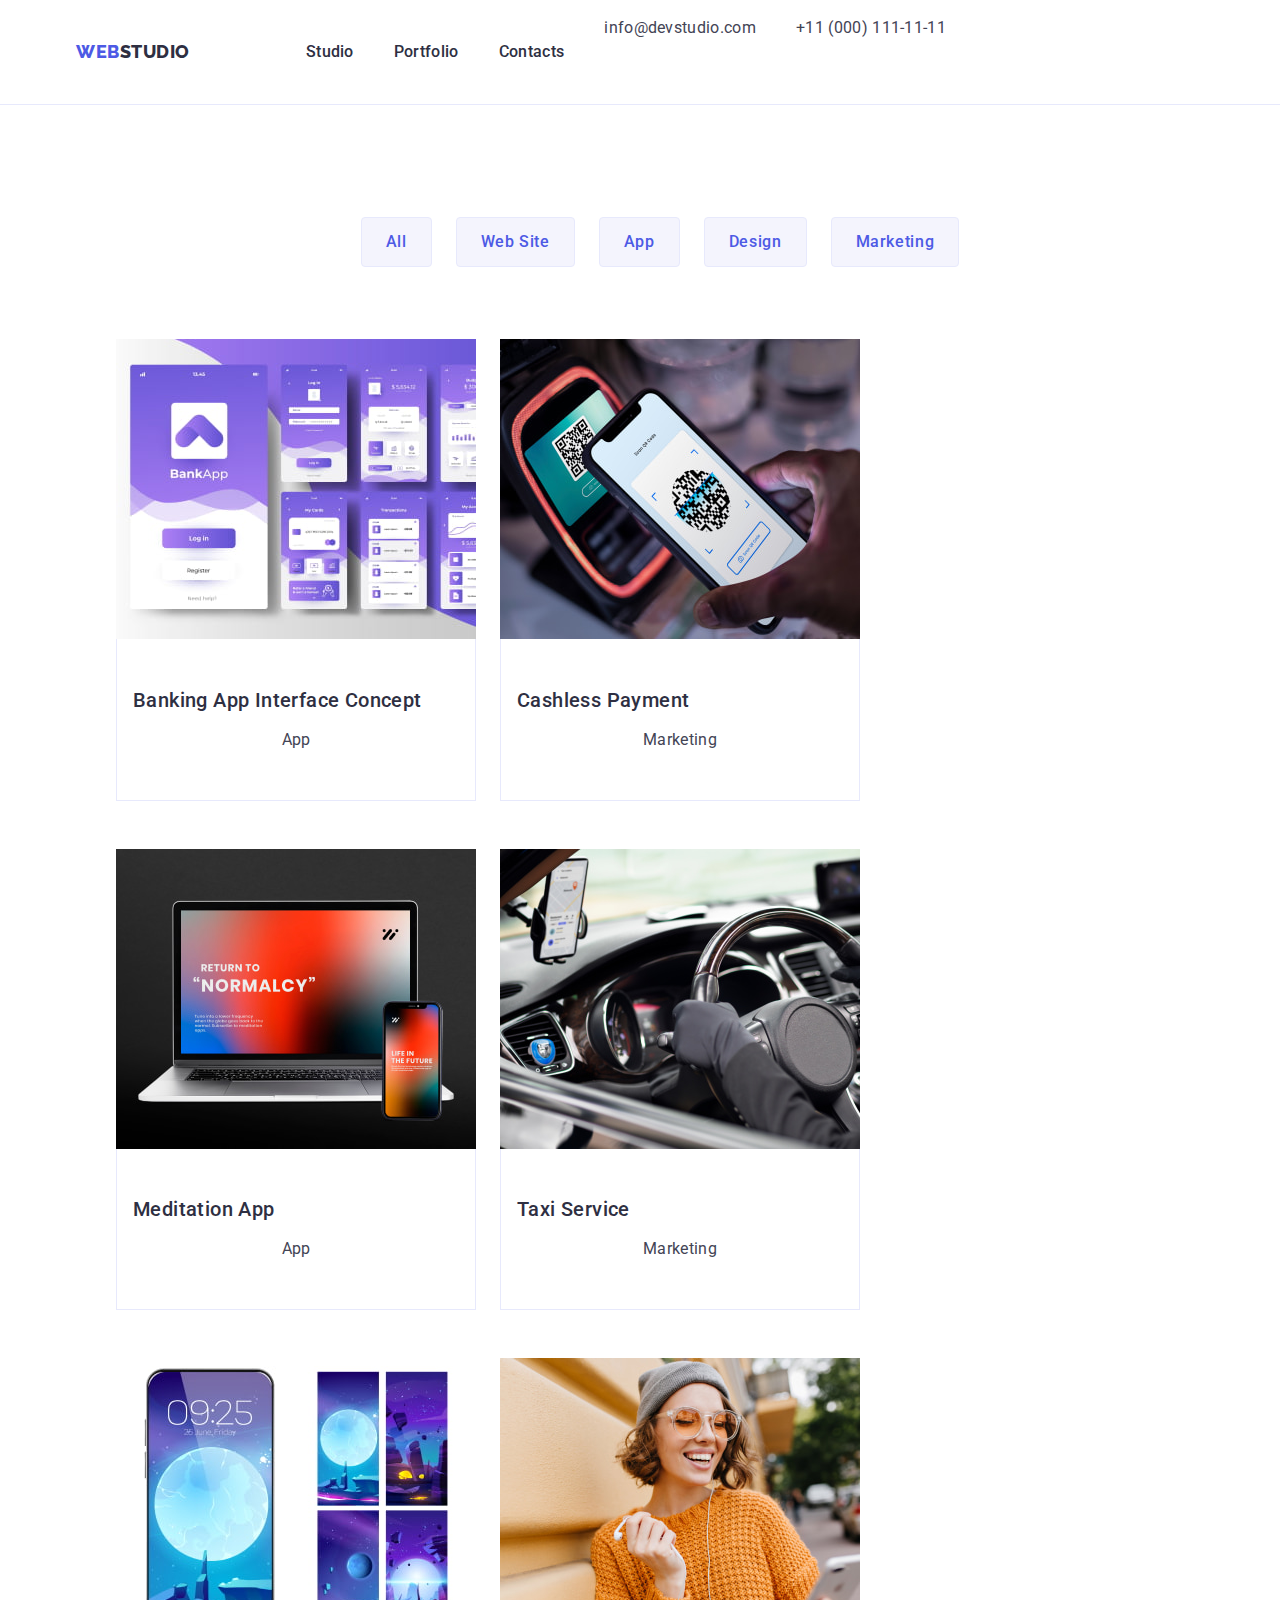
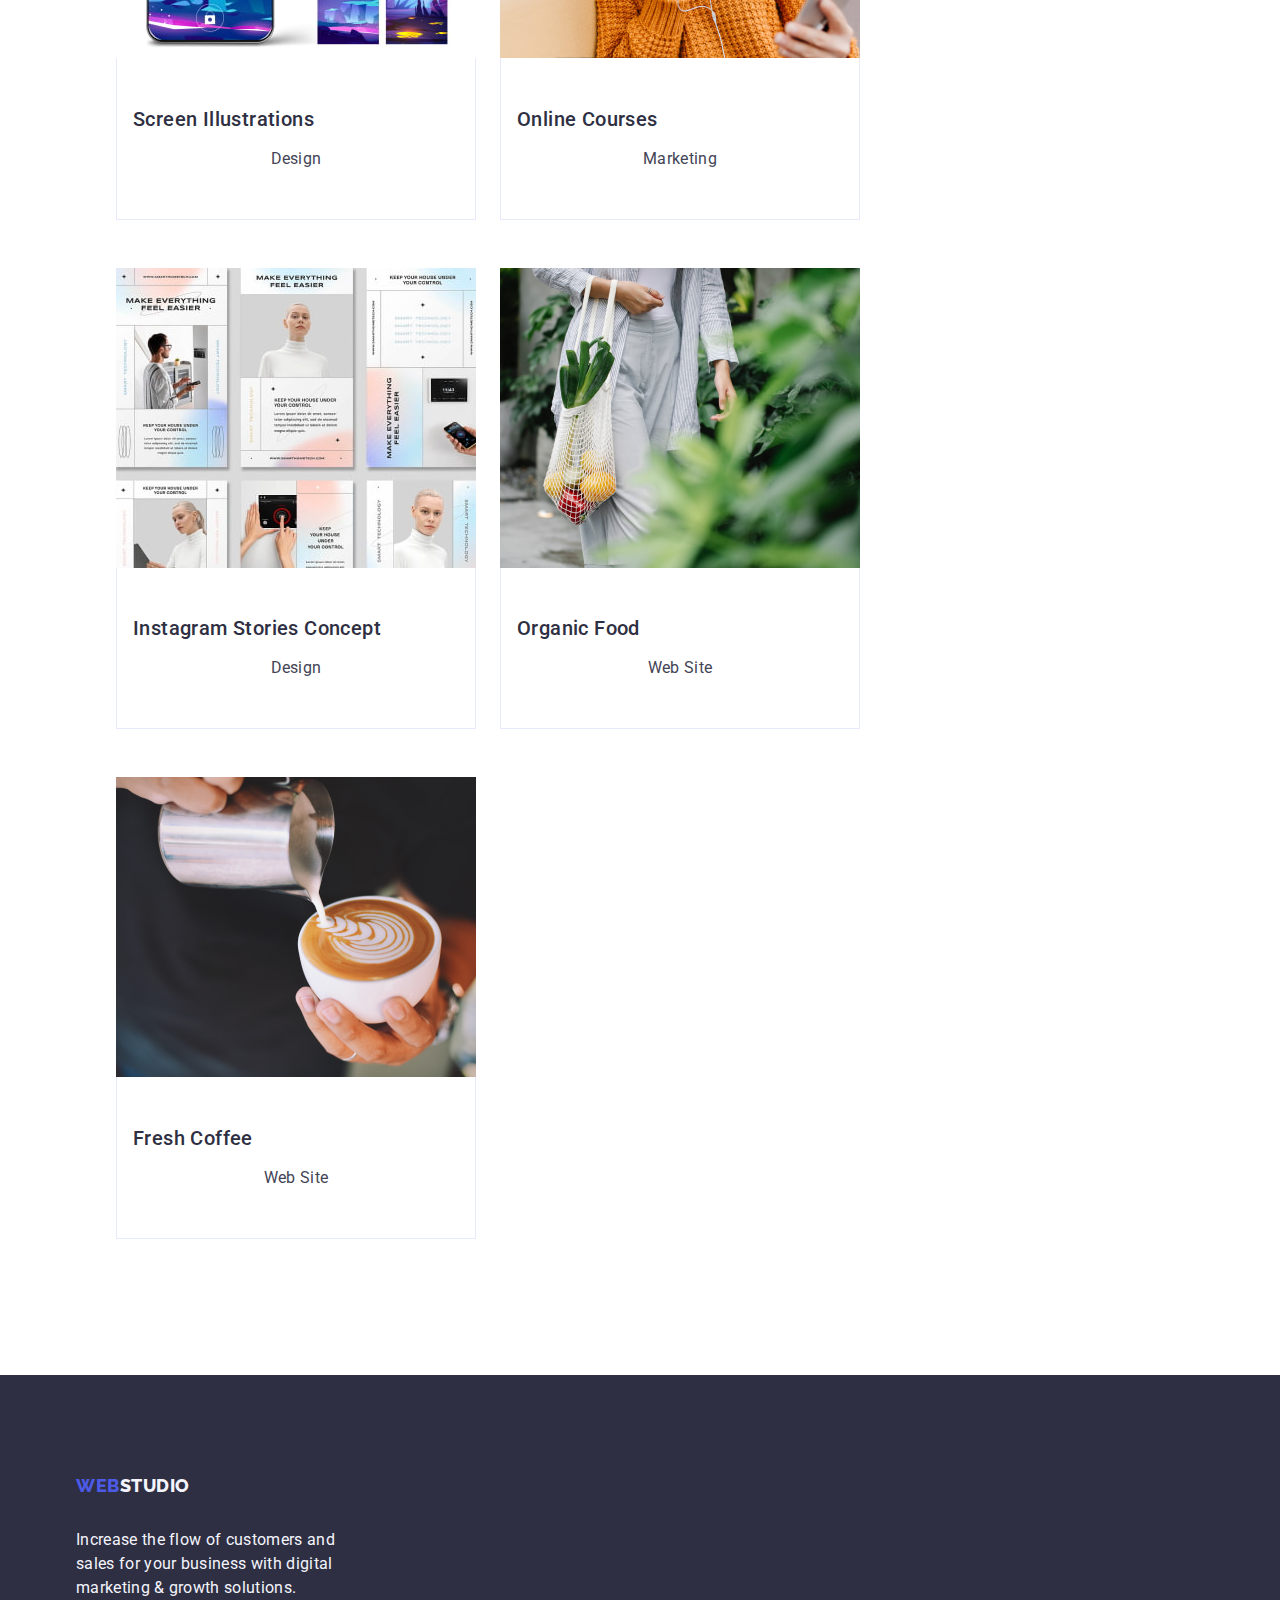
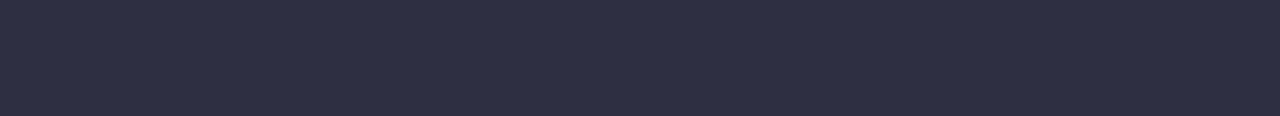
==== commit 4a450860: "update" ====
--- a/portfolio.html
+++ b/portfolio.html
@@ -54,7 +54,7 @@
        
             <ul class="list-photo">
              <li class="photo-port">
-                <a class="link"><img class="img" src="./images-portfolio/projectcard1-1.jpg" alt="Project card 1-1" width="360"/>
+                <a class="link-photo"><img class="img" src="./images-portfolio/projectcard1-1.jpg" alt="Project card 1-1" width="360"/>
                   <div class="divport">
                 <h2 class="ptitle">Banking App Interface Concept</h2>
                 <p class="parag">App</p></div></a>
--- a/css/styles.css
+++ b/css/styles.css
@@ -100,7 +100,7 @@
         .list-nav {list-style: none;
             display: flex;
             gap: 40px}
-        .img {display: block;}
+        
                 .parag {font-family: 'Roboto';
                     font-style: normal;
                     font-weight: 400;
@@ -234,9 +234,12 @@
              column-gap: 24px;
              row-gap: 48px;
             }
-            .photo-port { width: calc((100% - 48px) / 3); 
+            .img {display: block;}
+            .photo-port {  
             }
             .divport {padding: 32px 16px;
                 border: 1px solid #e7e9fc;
                 border-top: none;
-            }+            }
+            .link-photo {text-decoration: none;
+                width: calc((100% - 48px) / 3);}--- a/css/styles.css
+++ b/css/styles.css
@@ -100,7 +100,7 @@
         .list-nav {list-style: none;
             display: flex;
             gap: 40px}
-        .img {display: block;}
+        
                 .parag {font-family: 'Roboto';
                     font-style: normal;
                     font-weight: 400;
@@ -234,9 +234,12 @@
              column-gap: 24px;
              row-gap: 48px;
             }
-            .photo-port { width: calc((100% - 48px) / 3); 
+            .img {display: block;}
+            .photo-port {  
             }
             .divport {padding: 32px 16px;
                 border: 1px solid #e7e9fc;
                 border-top: none;
-            }+            }
+            .link-photo {text-decoration: none;
+                width: calc((100% - 48px) / 3);}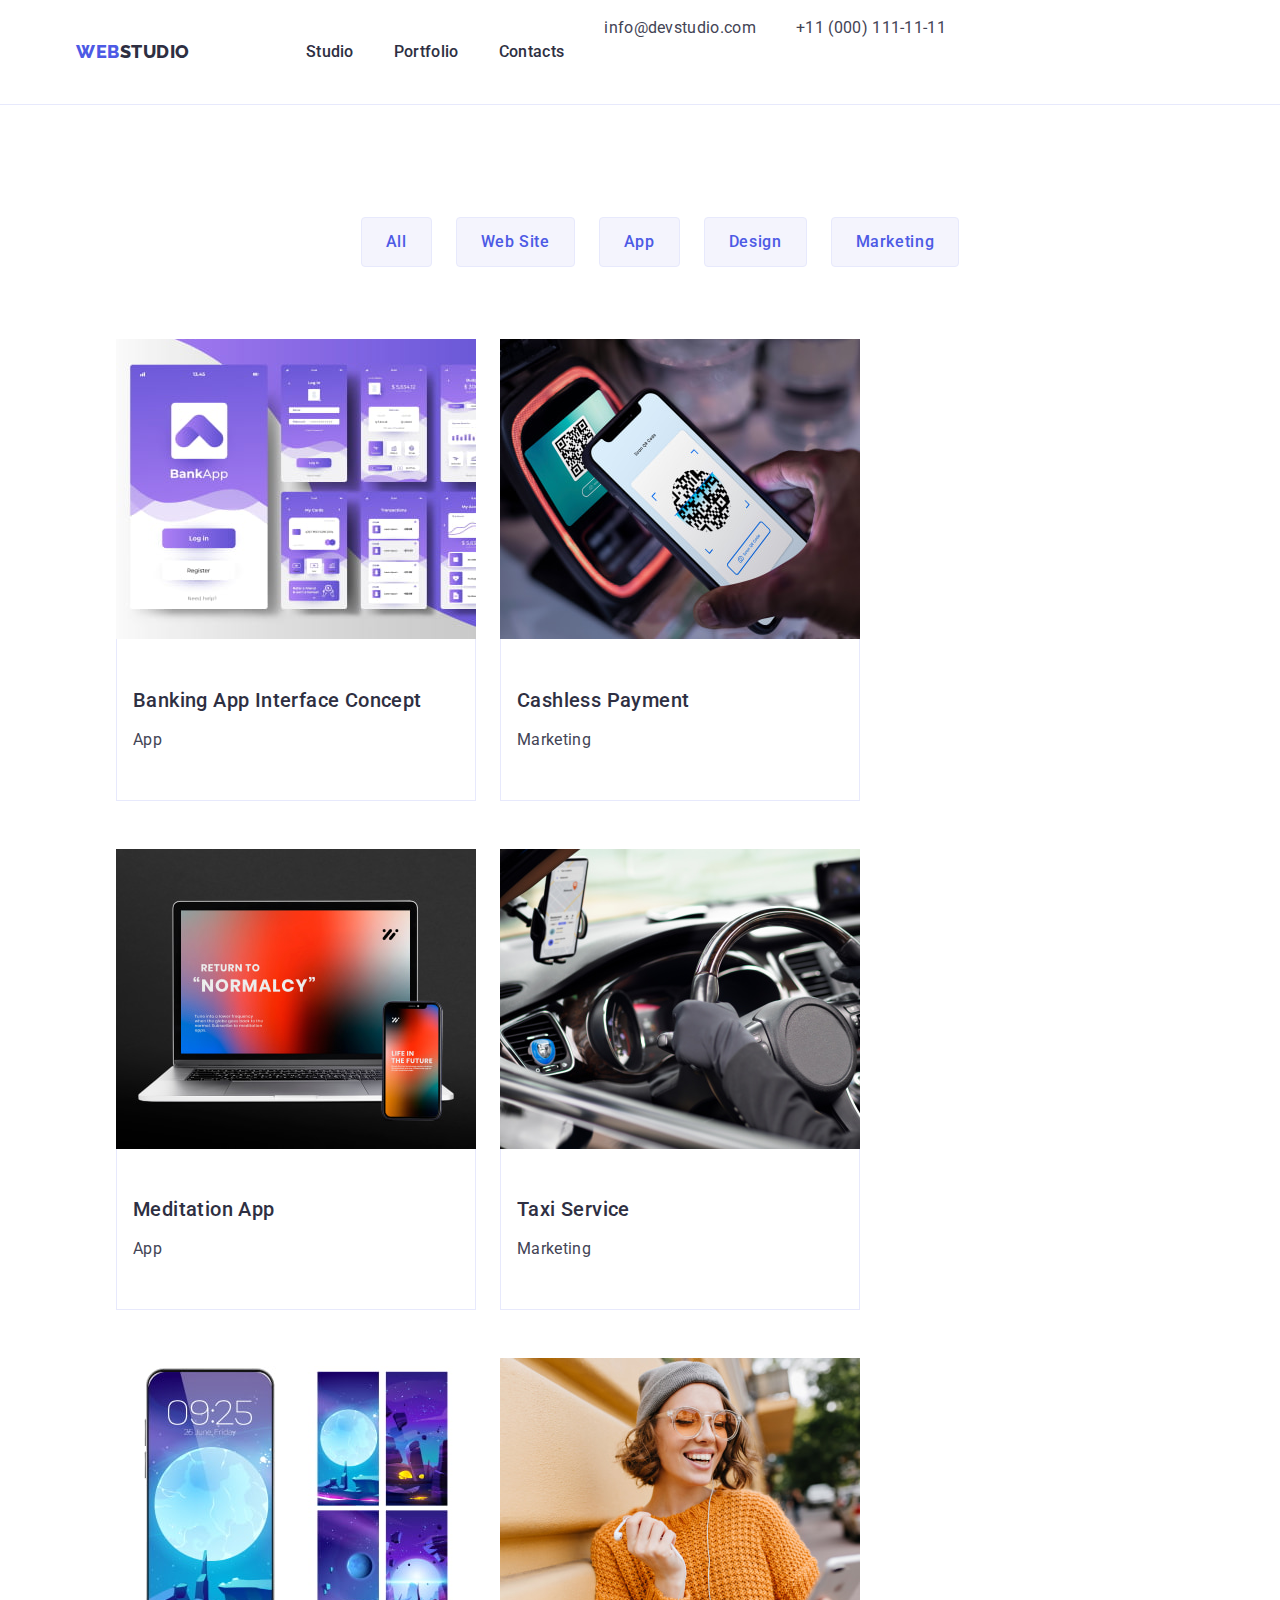
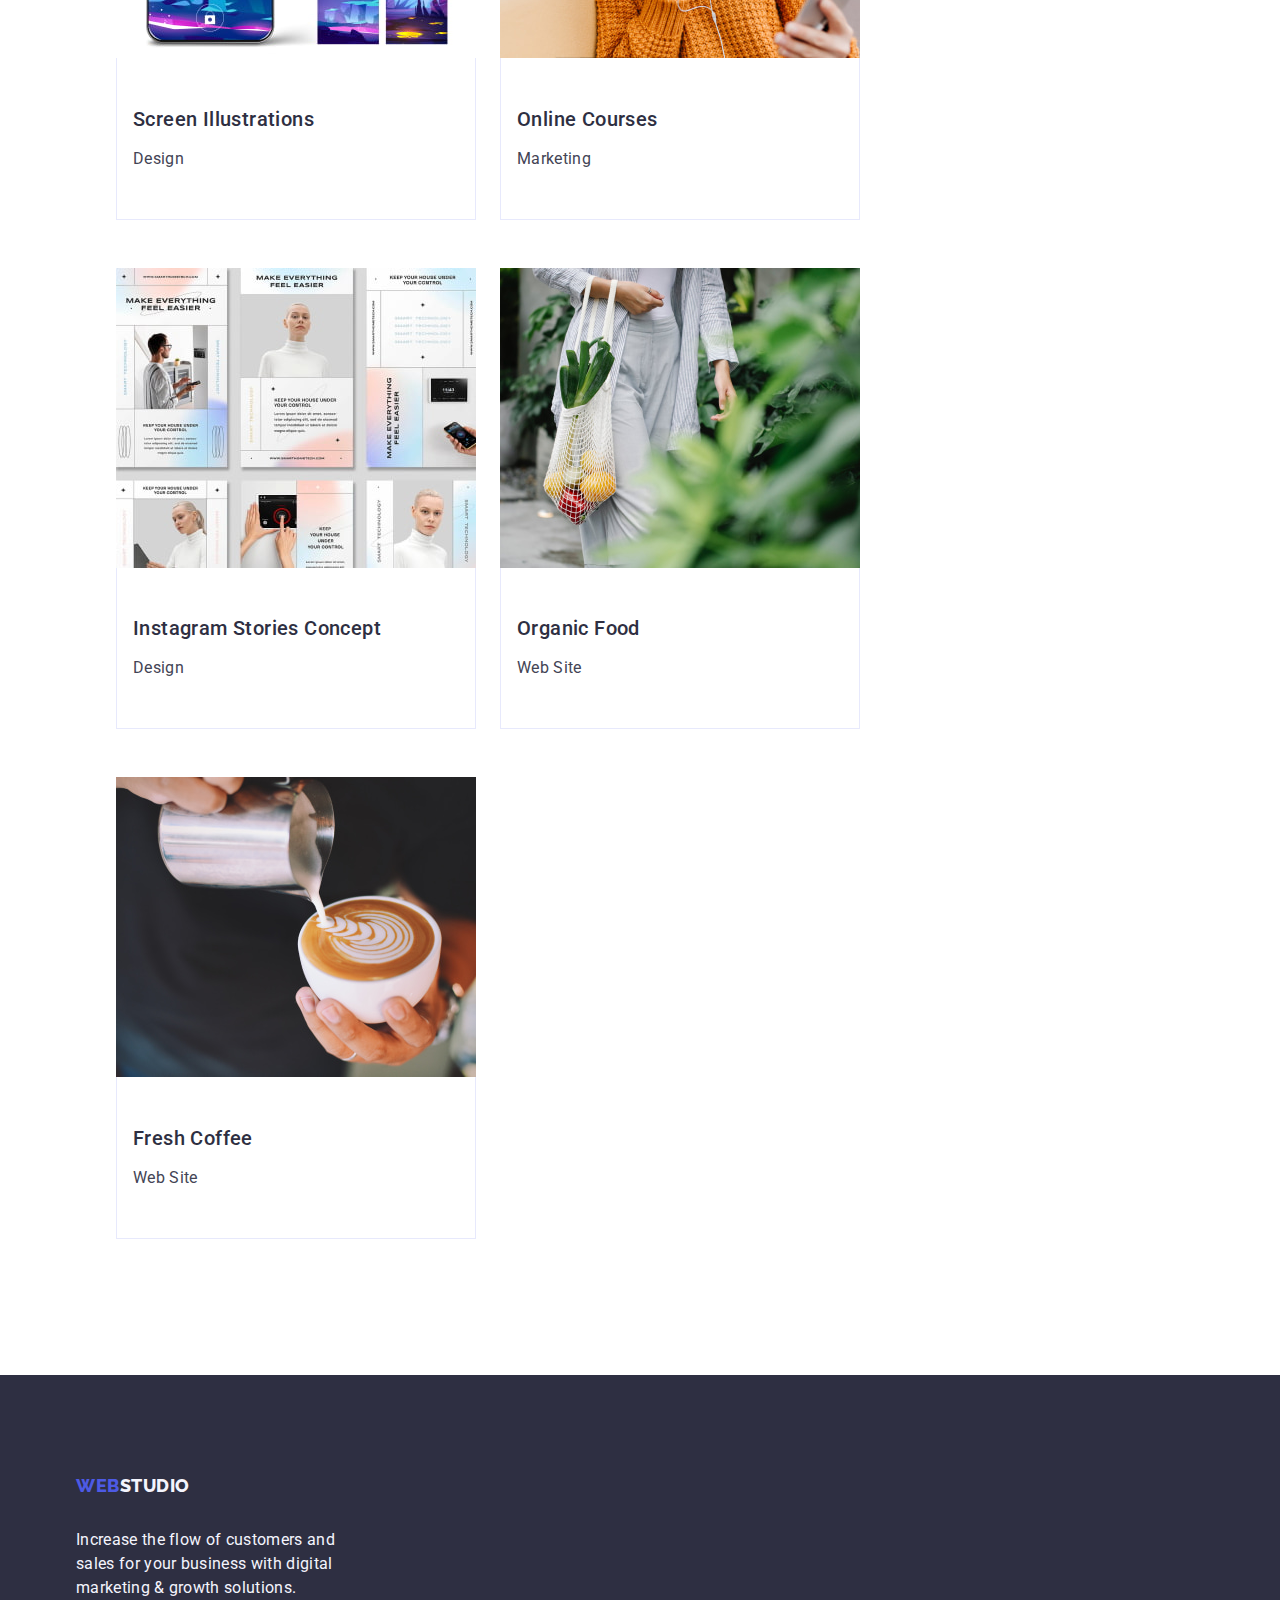
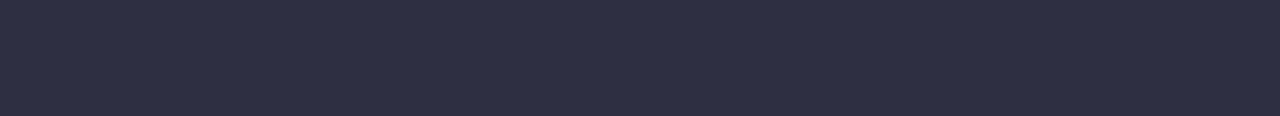
==== commit 416f7892: "update" ====
--- a/portfolio.html
+++ b/portfolio.html
@@ -57,50 +57,50 @@
                 <a class="link-photo"><img class="img" src="./images-portfolio/projectcard1-1.jpg" alt="Project card 1-1" width="360"/>
                   <div class="divport">
                 <h2 class="ptitle">Banking App Interface Concept</h2>
-                <p class="parag">App</p></div></a>
+                <p class="parag-port">App</p></div></a>
              </li>
              <li class="photo-port">
                 <a class="link"><img class="img"  src="./images-portfolio/projextcard1-2.jpg" alt="Project card 1-2" width="360"/>
                <div class="divport"><h2 class="ptitle">Cashless Payment</h2>
-                <p class="parag">Marketing</p></div></a>
+                <p class="parag-port">Marketing</p></div></a>
              </li>
              <li class="photo-port">
                 <a class="link"><img class="img" src="./images-portfolio/projectcard1-3.jpg" alt="Project card 1-3" width="360"/>
                 <div class="divport"><h2 class="ptitle">Meditation App</h2>
-                <p class="parag">App</p></div></a>             
+                <p class="parag-port">App</p></div></a>             
              </li>
        
              <li class="photo-port">
                 <a class="link"><img class="img" src="./images-portfolio/projectcard2-1.jpg" alt="Project card 2-1" width="360"/>
                 <div class="divport"><h2 class="ptitle">Taxi Service</h2>
-                <p class="parag">Marketing</p></div></a>
+                <p class="parag-port">Marketing</p></div></a>
              </li>
              <li class="photo-port">
                 <a class="link"><img class="img" src="./images-portfolio/projectcard2-2.jpg" alt="Project card 2-2" width="360"/>
                 <div class="divport"><h2 class="ptitle">Screen Illustrations</h2>
-                <p class="parag">Design</p></div></a>
+                <p class="parag-port">Design</p></div></a>
              </li>
              <li class="photo-port">
                 <a class="link"><img class="img" src="./images-portfolio/projectcard2-3.jpg" alt="Project card 2-3" width="360"/>
                 <div class="divport"><h2 class="ptitle">Online Courses</h2>
-                <p class="parag">Marketing</p></div></a>
+                <p class="parag-port">Marketing</p></div></a>
              </li>
             
         
             <li class="photo-port">
                 <a class="link"><img class="img" src="./images-portfolio/projectcard3-1.jpg" alt="Project card 3-1" width="360"/>
                 <div class="divport"><h2 class="ptitle">Instagram Stories Concept</h2>
-                <p class="parag">Design</p></div></a>
+                <p class="parag-port">Design</p></div></a>
             </li>
              <li class="photo-port">
                 <a class="link"><img class="img" src="./images-portfolio/projectcard3-2.jpg" alt="Project card 3-2" width="360"/>
                 <div class="divport"><h2 class="ptitle">Organic Food</h2>
-                <p class="parag">Web Site</p></div></a>
+                <p class="parag-port">Web Site</p></div></a>
              </li>
              <li class="photo-port">
                 <a class="link"><img class="img" src="./images-portfolio/projectcard3-3.jpg" alt="Project card 3-3" width="360"/>
                 <div class="divport"><h2 class="ptitle">Fresh Coffee</h2>
-                <p class="parag">Web Site</p></div></a> 
+                <p class="parag-port">Web Site</p></div></a> 
              </li> 
          </ul>   
           </div>
--- a/css/styles.css
+++ b/css/styles.css
@@ -44,12 +44,14 @@
     line-height: 1.2;
     letter-spacing: 0.02em;
 color:var(--primary-accent-color);
-text-align: center;
+
 }
 .section-hero {background: #2E2F42;
     padding-top: 188px;
     padding-bottom: 188px;}
 .hero-title {font-family: 'Roboto';
+    display: block;
+margin: 0 auto;
     font-style: normal;
     font-weight: 700;
     font-size: 56px;
@@ -59,6 +61,23 @@
     letter-spacing: 0.02em;
     
     color: #FFFFFF;}
+    .hero-btn {background: #4D5AE5;
+        display: block;
+        margin: 0 auto;
+        display: block;
+        cursor: pointer;
+        min-width: 169px;
+        height: 56px;
+        border: none;
+        border-radius: 4px;
+        cursor: pointer;
+        font-family: "Roboto", sans-serif;
+        font-weight: 500;
+        line-height: 1.5;
+        letter-spacing: 0.04em;
+        color: #ffffff;
+        margin-top: 64px;
+       }
     .visually-hidden {
         position: absolute;
         width: 1px;
@@ -71,20 +90,7 @@
         clip: rect(0 0 0 0);
         overflow: hidden;
     } 
-.hero-btn {background: #4D5AE5;
-    display: block;
-    cursor: pointer;
-    min-width: 169px;
-    height: 56px;
-    border: none;
-    border-radius: 4px;
-    cursor: pointer;
-    font-family: "Roboto", sans-serif;
-    font-weight: 500;
-    line-height: 1.5;
-    letter-spacing: 0.04em;
-    color: #ffffff;
-   }
+
     .service {font-family: 'Roboto';
         font-style: normal;
         font-weight: 500;
@@ -108,8 +114,17 @@
                     line-height: 24px;
                     
                     letter-spacing: 0.02em;
-                   text-align: center;
+                   
                     color: #434455;}
+                    .parag-port {font-family: 'Roboto';
+                        font-style: normal;
+                        font-weight: 400;
+                        font-size: 16px;
+                        line-height: 24px;
+                        
+                        letter-spacing: 0.02em;
+                       
+                        color: #434455;}
                    .adv {list-style: none;}
                    .ourimg {list-style: none;
                     flex-basis: calc((100% - 2 * 24px) / 3) ;
@@ -235,8 +250,7 @@
              row-gap: 48px;
             }
             .img {display: block;}
-            .photo-port {  
-            }
+            .photo-port 
             .divport {padding: 32px 16px;
                 border: 1px solid #e7e9fc;
                 border-top: none;
--- a/css/styles.css
+++ b/css/styles.css
@@ -44,12 +44,14 @@
     line-height: 1.2;
     letter-spacing: 0.02em;
 color:var(--primary-accent-color);
-text-align: center;
+
 }
 .section-hero {background: #2E2F42;
     padding-top: 188px;
     padding-bottom: 188px;}
 .hero-title {font-family: 'Roboto';
+    display: block;
+margin: 0 auto;
     font-style: normal;
     font-weight: 700;
     font-size: 56px;
@@ -59,6 +61,23 @@
     letter-spacing: 0.02em;
     
     color: #FFFFFF;}
+    .hero-btn {background: #4D5AE5;
+        display: block;
+        margin: 0 auto;
+        display: block;
+        cursor: pointer;
+        min-width: 169px;
+        height: 56px;
+        border: none;
+        border-radius: 4px;
+        cursor: pointer;
+        font-family: "Roboto", sans-serif;
+        font-weight: 500;
+        line-height: 1.5;
+        letter-spacing: 0.04em;
+        color: #ffffff;
+        margin-top: 64px;
+       }
     .visually-hidden {
         position: absolute;
         width: 1px;
@@ -71,20 +90,7 @@
         clip: rect(0 0 0 0);
         overflow: hidden;
     } 
-.hero-btn {background: #4D5AE5;
-    display: block;
-    cursor: pointer;
-    min-width: 169px;
-    height: 56px;
-    border: none;
-    border-radius: 4px;
-    cursor: pointer;
-    font-family: "Roboto", sans-serif;
-    font-weight: 500;
-    line-height: 1.5;
-    letter-spacing: 0.04em;
-    color: #ffffff;
-   }
+
     .service {font-family: 'Roboto';
         font-style: normal;
         font-weight: 500;
@@ -108,8 +114,17 @@
                     line-height: 24px;
                     
                     letter-spacing: 0.02em;
-                   text-align: center;
+                   
                     color: #434455;}
+                    .parag-port {font-family: 'Roboto';
+                        font-style: normal;
+                        font-weight: 400;
+                        font-size: 16px;
+                        line-height: 24px;
+                        
+                        letter-spacing: 0.02em;
+                       
+                        color: #434455;}
                    .adv {list-style: none;}
                    .ourimg {list-style: none;
                     flex-basis: calc((100% - 2 * 24px) / 3) ;
@@ -235,8 +250,7 @@
              row-gap: 48px;
             }
             .img {display: block;}
-            .photo-port {  
-            }
+            .photo-port 
             .divport {padding: 32px 16px;
                 border: 1px solid #e7e9fc;
                 border-top: none;
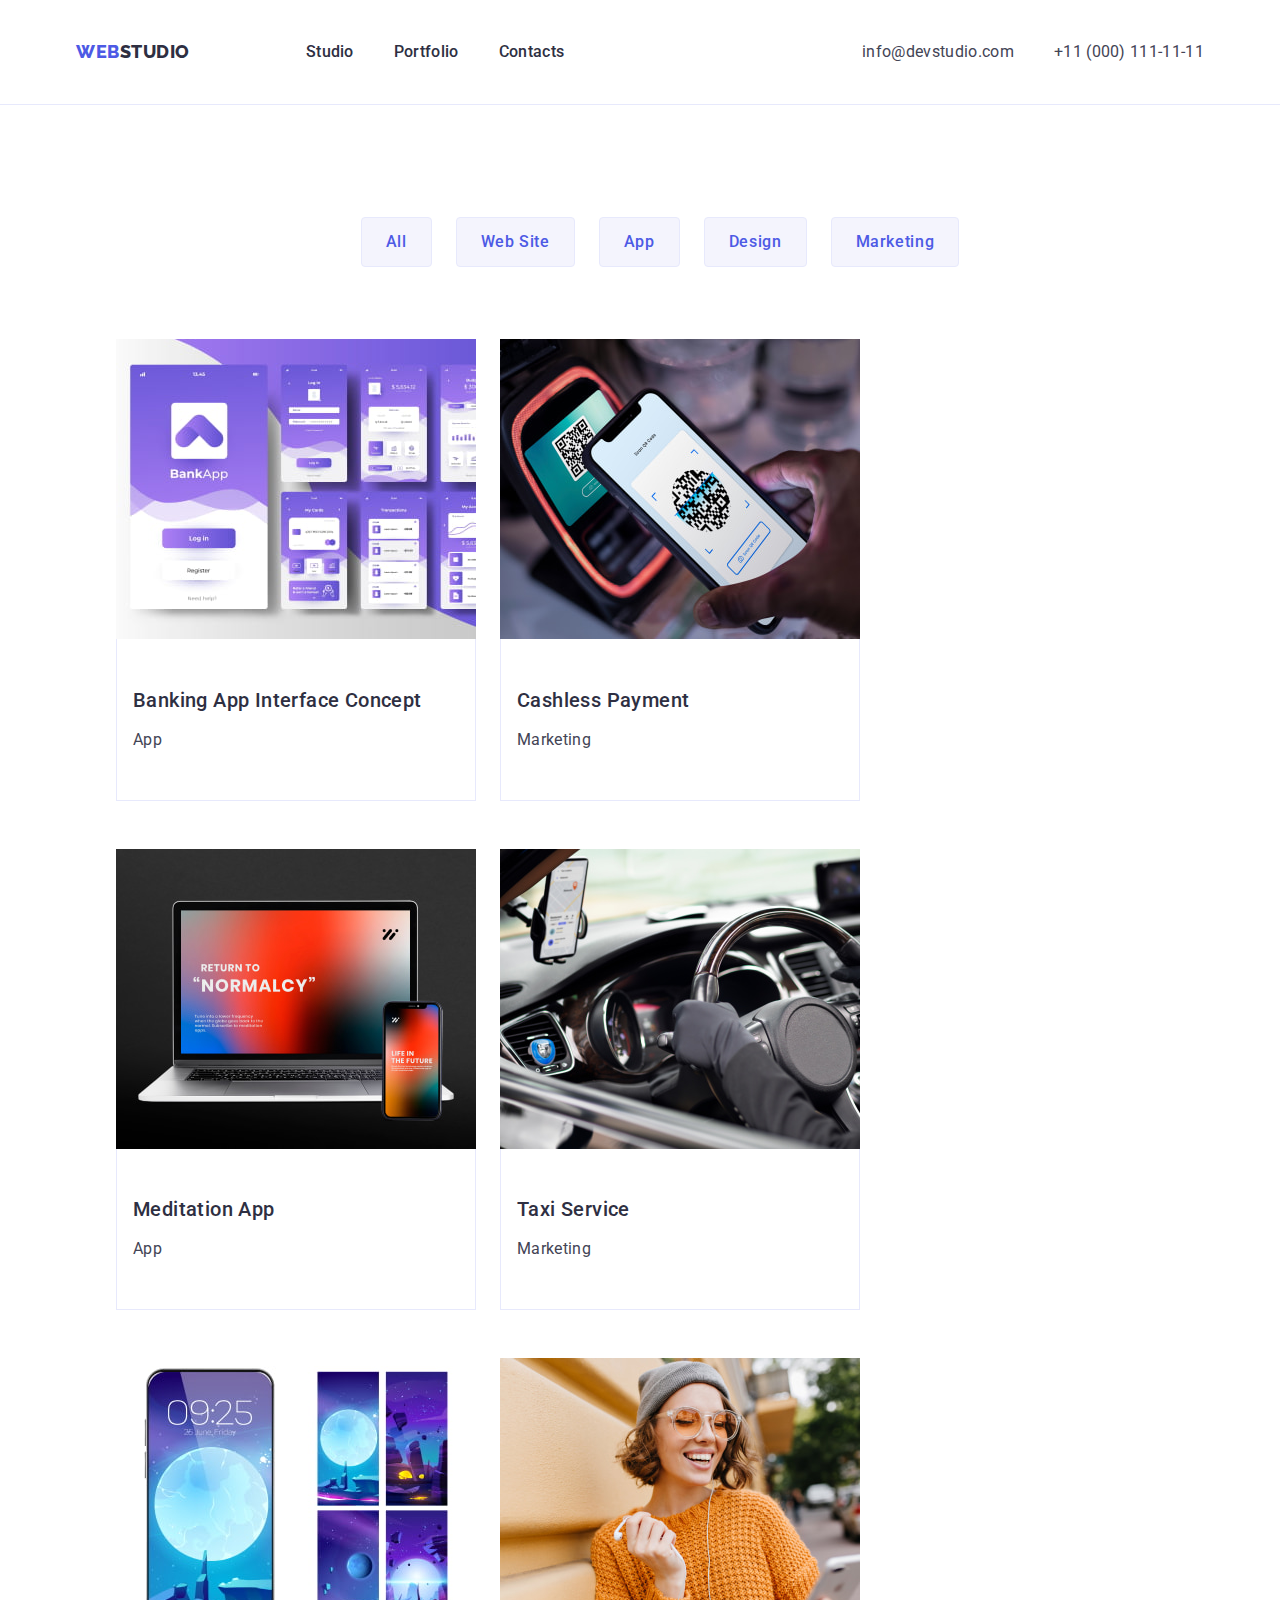
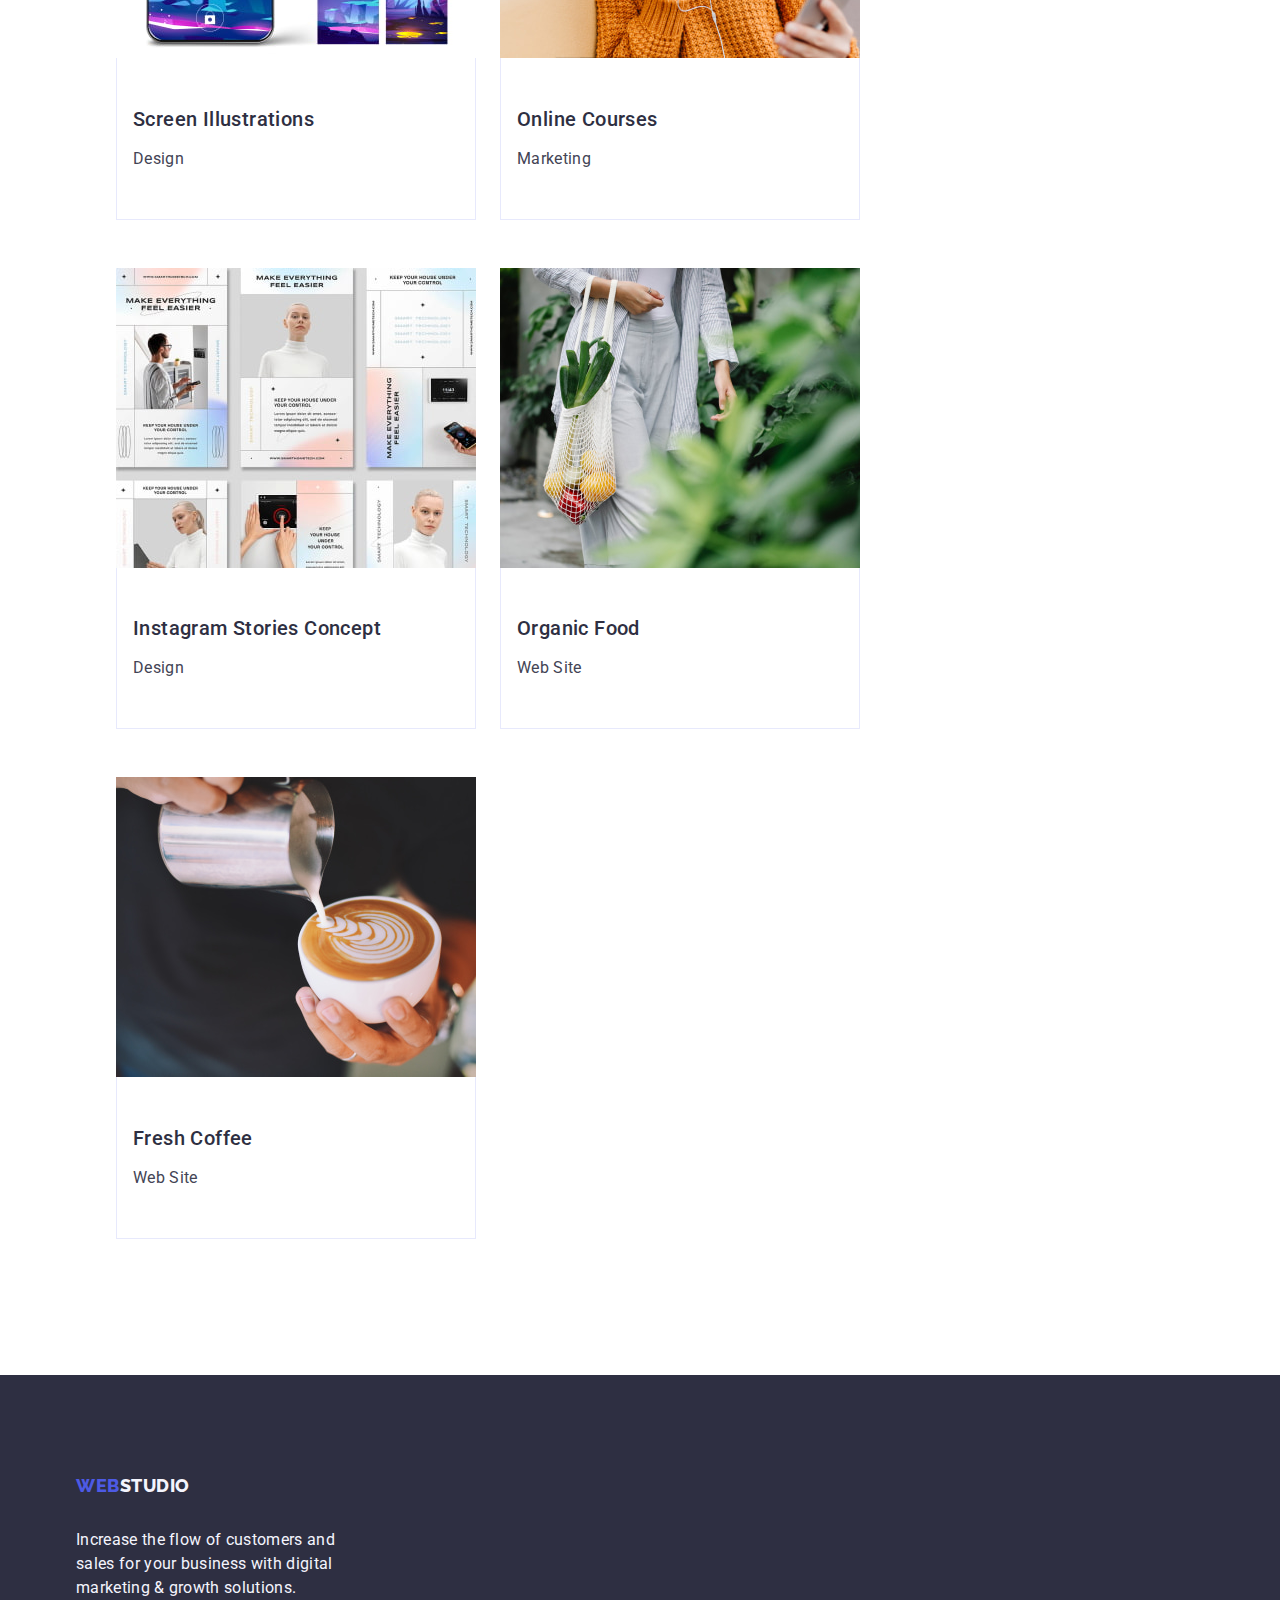
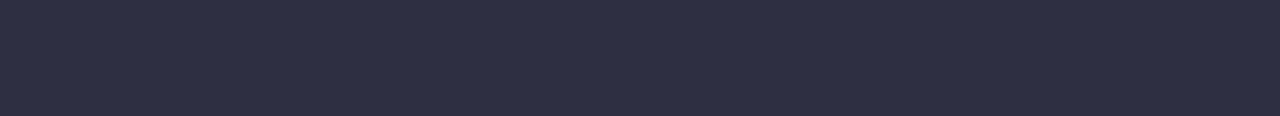
==== commit 2c027000: "update" ====
--- a/portfolio.html
+++ b/portfolio.html
@@ -60,45 +60,45 @@
                 <p class="parag-port">App</p></div></a>
              </li>
              <li class="photo-port">
-                <a class="link"><img class="img"  src="./images-portfolio/projextcard1-2.jpg" alt="Project card 1-2" width="360"/>
+                <a class="link-photo"><img class="img"  src="./images-portfolio/projextcard1-2.jpg" alt="Project card 1-2" width="360"/>
                <div class="divport"><h2 class="ptitle">Cashless Payment</h2>
                 <p class="parag-port">Marketing</p></div></a>
              </li>
              <li class="photo-port">
-                <a class="link"><img class="img" src="./images-portfolio/projectcard1-3.jpg" alt="Project card 1-3" width="360"/>
+                <a class="link-photo"><img class="img" src="./images-portfolio/projectcard1-3.jpg" alt="Project card 1-3" width="360"/>
                 <div class="divport"><h2 class="ptitle">Meditation App</h2>
                 <p class="parag-port">App</p></div></a>             
              </li>
        
              <li class="photo-port">
-                <a class="link"><img class="img" src="./images-portfolio/projectcard2-1.jpg" alt="Project card 2-1" width="360"/>
+                <a class="link-photo"><img class="img" src="./images-portfolio/projectcard2-1.jpg" alt="Project card 2-1" width="360"/>
                 <div class="divport"><h2 class="ptitle">Taxi Service</h2>
                 <p class="parag-port">Marketing</p></div></a>
              </li>
              <li class="photo-port">
-                <a class="link"><img class="img" src="./images-portfolio/projectcard2-2.jpg" alt="Project card 2-2" width="360"/>
+                <a class="link-photo"><img class="img" src="./images-portfolio/projectcard2-2.jpg" alt="Project card 2-2" width="360"/>
                 <div class="divport"><h2 class="ptitle">Screen Illustrations</h2>
                 <p class="parag-port">Design</p></div></a>
              </li>
              <li class="photo-port">
-                <a class="link"><img class="img" src="./images-portfolio/projectcard2-3.jpg" alt="Project card 2-3" width="360"/>
+                <a class="link-photo"><img class="img" src="./images-portfolio/projectcard2-3.jpg" alt="Project card 2-3" width="360"/>
                 <div class="divport"><h2 class="ptitle">Online Courses</h2>
                 <p class="parag-port">Marketing</p></div></a>
              </li>
             
         
             <li class="photo-port">
-                <a class="link"><img class="img" src="./images-portfolio/projectcard3-1.jpg" alt="Project card 3-1" width="360"/>
+                <a class="link-photo"><img class="img" src="./images-portfolio/projectcard3-1.jpg" alt="Project card 3-1" width="360"/>
                 <div class="divport"><h2 class="ptitle">Instagram Stories Concept</h2>
                 <p class="parag-port">Design</p></div></a>
             </li>
              <li class="photo-port">
-                <a class="link"><img class="img" src="./images-portfolio/projectcard3-2.jpg" alt="Project card 3-2" width="360"/>
+                <a class="link-photo"><img class="img" src="./images-portfolio/projectcard3-2.jpg" alt="Project card 3-2" width="360"/>
                 <div class="divport"><h2 class="ptitle">Organic Food</h2>
                 <p class="parag-port">Web Site</p></div></a>
              </li>
              <li class="photo-port">
-                <a class="link"><img class="img" src="./images-portfolio/projectcard3-3.jpg" alt="Project card 3-3" width="360"/>
+                <a class="link-photo"><img class="img" src="./images-portfolio/projectcard3-3.jpg" alt="Project card 3-3" width="360"/>
                 <div class="divport"><h2 class="ptitle">Fresh Coffee</h2>
                 <p class="parag-port">Web Site</p></div></a> 
              </li> 
--- a/css/styles.css
+++ b/css/styles.css
@@ -44,6 +44,7 @@
     line-height: 1.2;
     letter-spacing: 0.02em;
 color:var(--primary-accent-color);
+text-align: center;
 
 }
 .section-hero {background: #2E2F42;
@@ -64,7 +65,6 @@
     .hero-btn {background: #4D5AE5;
         display: block;
         margin: 0 auto;
-        display: block;
         cursor: pointer;
         min-width: 169px;
         height: 56px;
@@ -104,15 +104,17 @@
         color: #FFFFFF;
         }
         .list-nav {list-style: none;
+            flex-direction: row;
             display: flex;
-            gap: 40px}
+            gap: 40px;
+        }
         
                 .parag {font-family: 'Roboto';
                     font-style: normal;
                     font-weight: 400;
                     font-size: 16px;
                     line-height: 24px;
-                    
+                    text-align: center;
                     letter-spacing: 0.02em;
                    
                     color: #434455;}
@@ -171,7 +173,9 @@
                         .list {list-style: none;
                             display: flex;
                             gap: 24px;}
-                        .link {text-decoration: none}
+                        .link {text-decoration: none;
+                            
+                        }
                         .hclass {color:var(--primary-accent-color) ;
                             font-size: 36px;
                             line-height: 1.11;
@@ -186,7 +190,12 @@
                             letter-spacing: 0.02em;
                             line-height: 1.5;
                             color:var(--primary-gray-color);}
-.header-adr {font-style: normal;}
+.header-adr {font-style: normal;
+display: flex;
+flex-direction: row;
+gap: 40px;
+margin-left: auto;
+align-items: center;}
                         .section-ourteam {background-color: #F4F4FD;
                             padding-top: 120px;
                             padding-bottom: 120px;}
@@ -233,7 +242,7 @@
 align-items: center;}
 .section-advantages {padding-top: 120px;
     padding-bottom: 120px;}
-    .adv-li { flex-basis: calc((100% - 72px) / 4) ;
+    .adv-li {width: calc((100% - 72px) / 4);
     }
     .section-wawd {padding-bottom: 120px; }
     .work {padding: 32px 16px 32px 16px}
@@ -256,4 +265,20 @@
                 border-top: none;
             }
             .link-photo {text-decoration: none;
-                width: calc((100% - 48px) / 3);}+                width: calc((100% - 48px) / 3);}
+                .namepower {font-weight: 500;
+                    margin-bottom: 8px;
+                    font-size: 20px;
+                    line-height: 1.2;
+                    letter-spacing: 0.02em;
+                color:var(--primary-accent-color);
+                }
+                .paragraf {font-family: 'Roboto';
+                    font-style: normal;
+                    font-weight: 400;
+                    font-size: 16px;
+                    line-height: 24px;
+                    
+                    letter-spacing: 0.02em;
+                   
+                    color: #434455;}--- a/css/styles.css
+++ b/css/styles.css
@@ -44,6 +44,7 @@
     line-height: 1.2;
     letter-spacing: 0.02em;
 color:var(--primary-accent-color);
+text-align: center;
 
 }
 .section-hero {background: #2E2F42;
@@ -64,7 +65,6 @@
     .hero-btn {background: #4D5AE5;
         display: block;
         margin: 0 auto;
-        display: block;
         cursor: pointer;
         min-width: 169px;
         height: 56px;
@@ -104,15 +104,17 @@
         color: #FFFFFF;
         }
         .list-nav {list-style: none;
+            flex-direction: row;
             display: flex;
-            gap: 40px}
+            gap: 40px;
+        }
         
                 .parag {font-family: 'Roboto';
                     font-style: normal;
                     font-weight: 400;
                     font-size: 16px;
                     line-height: 24px;
-                    
+                    text-align: center;
                     letter-spacing: 0.02em;
                    
                     color: #434455;}
@@ -171,7 +173,9 @@
                         .list {list-style: none;
                             display: flex;
                             gap: 24px;}
-                        .link {text-decoration: none}
+                        .link {text-decoration: none;
+                            
+                        }
                         .hclass {color:var(--primary-accent-color) ;
                             font-size: 36px;
                             line-height: 1.11;
@@ -186,7 +190,12 @@
                             letter-spacing: 0.02em;
                             line-height: 1.5;
                             color:var(--primary-gray-color);}
-.header-adr {font-style: normal;}
+.header-adr {font-style: normal;
+display: flex;
+flex-direction: row;
+gap: 40px;
+margin-left: auto;
+align-items: center;}
                         .section-ourteam {background-color: #F4F4FD;
                             padding-top: 120px;
                             padding-bottom: 120px;}
@@ -233,7 +242,7 @@
 align-items: center;}
 .section-advantages {padding-top: 120px;
     padding-bottom: 120px;}
-    .adv-li { flex-basis: calc((100% - 72px) / 4) ;
+    .adv-li {width: calc((100% - 72px) / 4);
     }
     .section-wawd {padding-bottom: 120px; }
     .work {padding: 32px 16px 32px 16px}
@@ -256,4 +265,20 @@
                 border-top: none;
             }
             .link-photo {text-decoration: none;
-                width: calc((100% - 48px) / 3);}+                width: calc((100% - 48px) / 3);}
+                .namepower {font-weight: 500;
+                    margin-bottom: 8px;
+                    font-size: 20px;
+                    line-height: 1.2;
+                    letter-spacing: 0.02em;
+                color:var(--primary-accent-color);
+                }
+                .paragraf {font-family: 'Roboto';
+                    font-style: normal;
+                    font-weight: 400;
+                    font-size: 16px;
+                    line-height: 24px;
+                    
+                    letter-spacing: 0.02em;
+                   
+                    color: #434455;}